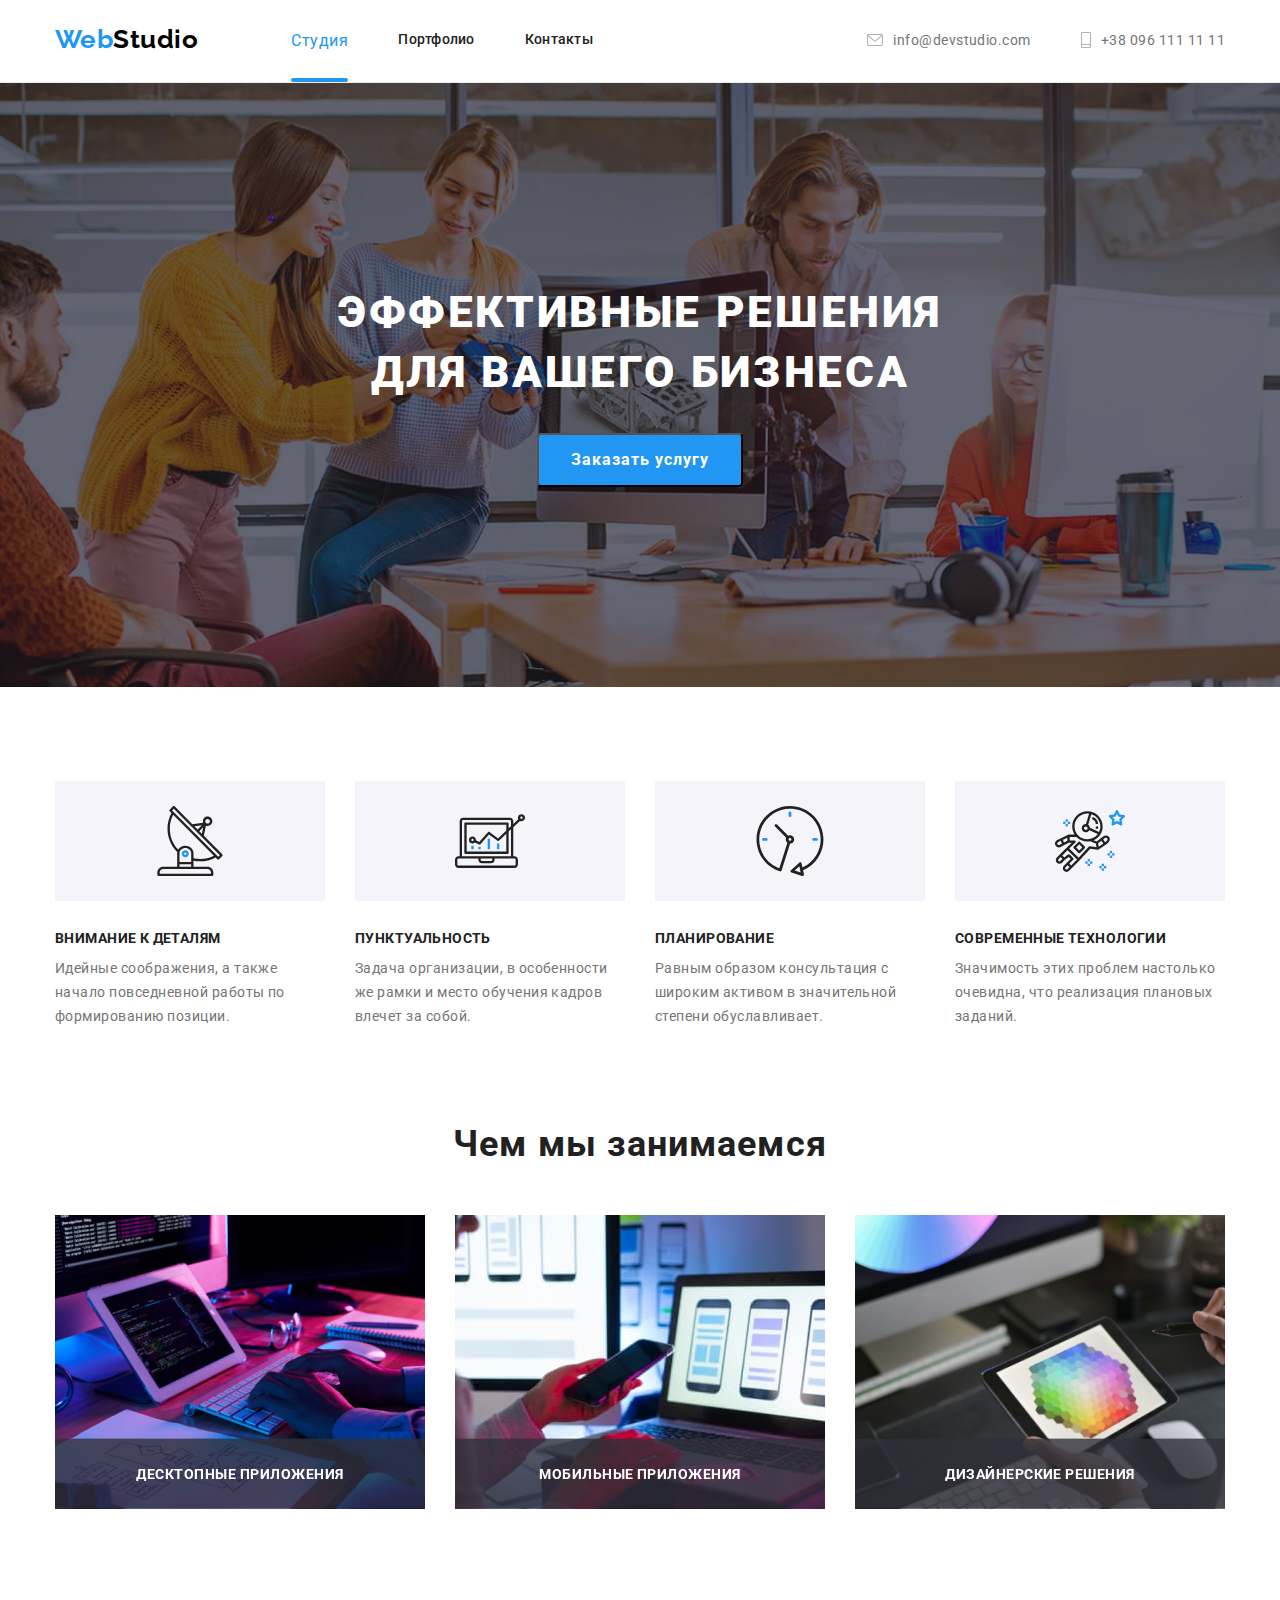
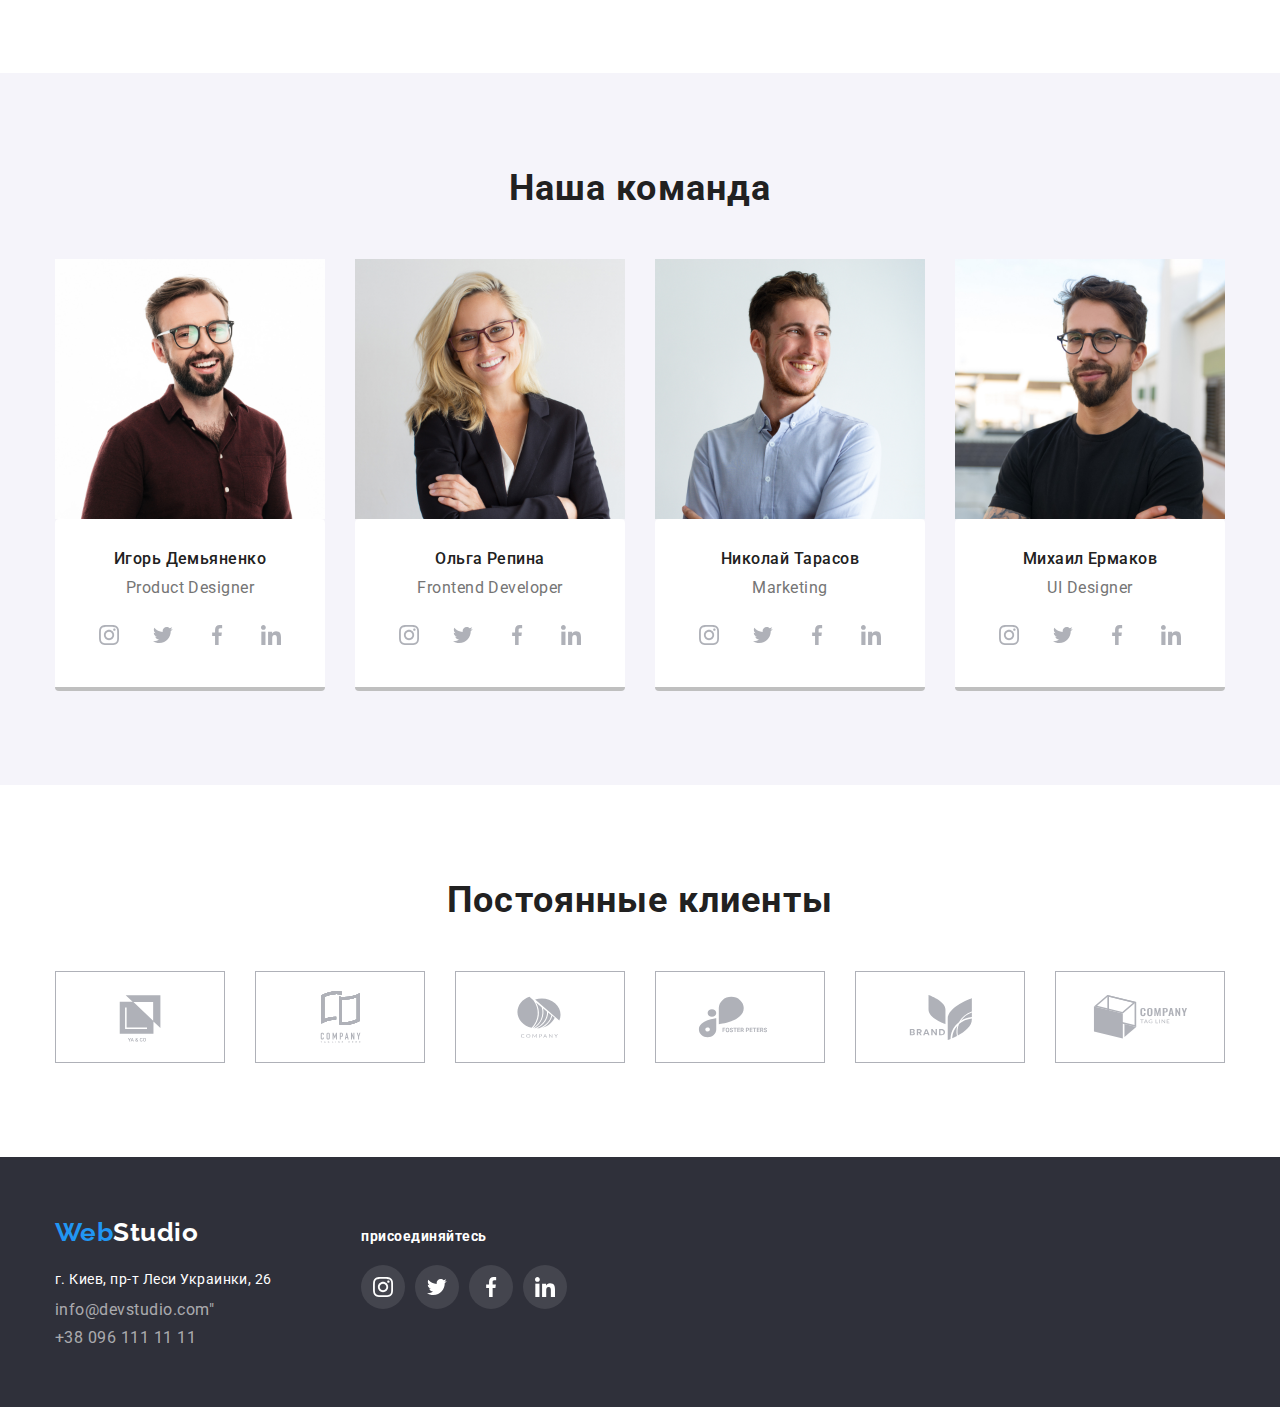
==== index.html @ c9ea529b "initial commit" ====
<!DOCTYPE html>
<html lang="ru">

<head>
    <meta charset="UTF-8" />
    <meta name="description" content="web studio site" />
    <title>business-solution</title>

    <link
        href="https://fonts.googleapis.com/css2?family=Raleway:wght@700&family=Roboto:wght@400;500;700;900&display=swap"
        rel="stylesheet">

    <link rel="stylesheet"
        href="https://cdnjs.cloudflare.com/ajax/libs/modern-normalize/1.1.0/modern-normalize.min.css">
    <link rel="stylesheet" href="./css/styles.css">

</head>

<body>
    <header>
        <div class="container">
            <nav class="nav-container">
                <a href="./index.html" class="logo">Web<span class="logo-color">Studio</span></a>
                
                <ul class="list nav-container">
                    <li class="nav-container-item"><a href="./index.html" class="site-nav-link-current">Студия</a></li>
                    <li class="nav-container-item"><a href="./portfolio.html" class="site-nav">Портфолио</a></li>
                    <li class="nav-container-item"><a href="" class="site-nav">Контакты</a></li>
                </ul>
               
            </nav>
            <ul class="list nav-container">
                <li class="nav-container-item">
                    <a href="mailto:info@devstudio.com" class="contacts link">
                        <svg class="header-icon" width="16" height="12">
                            <use href="./images/sprite.svg#icon-envelope">
                            </use>
                        </svg>info@devstudio.com
                    </a>
                </li>
                <li class="nav-container-item">
                    <a href="tel:+380961111111" class="contacts link">
                        <svg class="header-icon" width="10" height="16">
                            <use href="./images/sprite.svg#icon-phone">
                            </use>
                        </svg>+38 096 111 11 11
                    </a>
                </li>
            </ul>
        </div>
    </header>
    <main>
        <section class="banner">
            <div class="container">
                <h1>Эффективные решения <br> для вашего бизнеса</h1>
                <button type="button" data-modal-open class="button-primary">Заказать услугу</button>
            </div>
        </section>
        <section class="features">
            <div class="container">
                <h2 class="visually-hidden">наши преимущества</h2>
                <ul class="list list-of-features">
                    <li class="item-feature">
                        <div class="feature-icon-block">
                            <svg class="feature-icon" width="70" height="70">
                                <use href="./images/sprite.svg#icon-antenna">
                                </use>
                            </svg>
                        </div>
                        <h3 class="features-header">Внимание к деталям</h3>
                        <p class="features-text">Идейные соображения, а также начало повседневной работы по формированию
                            позиции.</p>
                    </li>
                    <li class="item-feature">
                        <div class="feature-icon-block">
                            <svg class="feature-icon" width="70" height="70">
                                <use href="./images/sprite.svg#icon-diagram">
                                </use>
                            </svg>
                        </div>
                        <h3 class="features-header">Пунктуальность</h3>
                        <p class="features-text">Задача организации, в особенности же рамки и место обучения кадров
                            влечет
                            за собой.</p>
                    </li>
                    <li class="item-feature">
                        <div class="feature-icon-block">
                            <svg class="feature-icon" width="70" height="70">
                                <use href="./images/sprite.svg#icon-clock">
                                </use>
                            </svg>
                        </div>
                        <h3 class="features-header">Планирование</h3>
                        <p class="features-text">Равным образом консультация с широким активом в значительной степени
                            обуславливает.</p>
                    </li>
                    <li class="item-feature">
                        <div class="feature-icon-block">
                            <svg class="feature-icon" width="70" height="70">
                                <use href="./images/sprite.svg#icon-astronaut">
                                </use>
                            </svg>
                        </div>
                        <h3 class="features-header">Современные технологии</h3>
                        <p class="features-text">Значимость этих проблем настолько очевидна, что реализация плановых
                            заданий.</p>
                    </li>
                </ul>
            </div>
        </section>

        <section class="scope">
            <div class="container">
                <h2 class="section-title">Чем мы занимаемся</h2>
                <ul class="list photo-work">
                    <li class="item-photo-work">
                        <img src="./images/coding.jpg" alt="coding" width="370" height="294" />
                       <div class="scope-description-overlay">
                        <p class="scope-description">Десктопные приложения</p>
                </div>
                    </li>
                    <li class="item-photo-work"><img src="./images/mobileadptation.jpg" alt="deviceadaptation"
                            width="370" height="294">
                        <div class="scope-description-overlay">
                            <p class="scope-description">Мобильные приложения</p>
                        </div>
                    </li>
                    <li class="item-photo-work"><img src="./images/graphics.jpg" alt="graphics" width="370"
                            height="294">
                            <div class="scope-description-overlay">
                                <p class="scope-description">Дизайнерские решения</p>
                            </div>
                    </li>
                </ul>
            </div>
        </section>
        <section class="team">
            <div class="container">
                <h2 class="section-title">Наша команда</h2>
                <!-- <div class="teamset"> -->
                <ul class="list teamcards">
                    <li class="team-members">
                        <img src="./images/igor_demyanenko.jpg" alt="igordemyanenkophotos" width="270">
                        <div class="team-photo">
                            <h3 class="name">Игорь Демьяненко</h3>
                            <p class="position">Product Designer</p>
                            <ul class="list social-list">
                                <li class="social-list-item">
                                    <a href="" class="social-list-link">
                                        <svg class="social-media-icon" width="20" height="20">
                                            <use href="./images/sprite.svg#icon-instagram">
                                            </use>
                                        </svg>
                                    </a>
                                </li>
                                <li class="social-list-item">
                                    <a href="" class="social-list-link">
                                        <svg class="social-media-icon" width="20" height="20">
                                            <use href="./images/sprite.svg#icon-twitter">
                                            </use>
                                        </svg>
                                    </a>
                                </li>
                                <li class="social-list-item">
                                    <a href="" class="social-list-link">
                                        <svg class="social-media-icon" width="20" height="20">
                                            <use href="./images/sprite.svg#icon-facebook">
                                            </use>
                                        </svg>
                                    </a>
                                </li>
                                <li class="social-list-item">
                                    <a href="" class="social-list-link">
                                        <svg class="social-media-icon" width="20" height="20">
                                            <use href="./images/sprite.svg#icon-linkedin">
                                            </use>
                                        </svg>
                                    </a>
                                </li>
                            </ul>
                        </div>
                    </li>
                    <li class="team-members">
                        <img src="./images/olgarepina.jpg" alt="olgarepinaphoto" width="270">
                        <div class="team-photo">
                            <h3 class="name">Ольга Репина</h3>
                            <p class="position">Frontend Developer</p>
                            <ul class="list social-list">
                                <li class="social-list-item">
                                    <a href="" class="social-list-link">
                                        <svg class="social-media-icon" width="20" height="20">
                                            <use href="./images/sprite.svg#icon-instagram">
                                            </use>
                                        </svg>
                                    </a>
                                </li>
                                <li class="social-list-item">
                                    <a href="" class="social-list-link">
                                        <svg class="social-media-icon" width="20" height="20">
                                            <use href="./images/sprite.svg#icon-twitter">
                                            </use>
                                        </svg>
                                    </a>
                                </li>
                                <li class="social-list-item">
                                    <a href="" class="social-list-link">
                                        <svg class="social-media-icon" width="20" height="20">
                                            <use href="./images/sprite.svg#icon-facebook">
                                            </use>
                                        </svg>
                                    </a>
                                </li>
                                <li class="social-list-item">
                                    <a href="" class="social-list-link">
                                        <svg class="social-media-icon" width="20" height="20">
                                            <use href="./images/sprite.svg#icon-linkedin">
                                            </use>
                                        </svg>
                                    </a>
                                </li>
                            </ul>
                        </div>
                    </li>
                    <li class="team-members">
                        <img src="./images/nikolaytarasov.jpg" alt="nikolaytarasovphoto" width="270">
                        <div class="team-photo">
                            <h3 class="name">Николай Тарасов</h3>
                            <p class="position">Marketing</p>
                            <ul class="list social-list">
                                <li class="social-list-item">
                                    <a href="" class="social-list-link">
                                        <svg class="social-media-icon" width="20" height="20">
                                            <use href="./images/sprite.svg#icon-instagram">
                                            </use>
                                        </svg>
                                    </a>
                                </li>
                                <li class="social-list-item">
                                    <a href="" class="social-list-link">
                                        <svg class="social-media-icon" width="20" height="20">
                                            <use href="./images/sprite.svg#icon-twitter">
                                            </use>
                                        </svg>
                                    </a>
                                </li>
                                <li class="social-list-item">
                                    <a href="" class="social-list-link">
                                        <svg class="social-media-icon" width="20" height="20">
                                            <use href="./images/sprite.svg#icon-facebook">
                                            </use>
                                        </svg>
                                    </a>
                                </li>
                                <li class="social-list-item">
                                    <a href="" class="social-list-link">
                                        <svg class="social-media-icon" width="20" height="20">
                                            <use href="./images/sprite.svg#icon-linkedin">
                                            </use>
                                        </svg>
                                    </a>
                                </li>
                            </ul>
                        </div>
                    </li>
                    <li class="team-members">
                        <img src="./images/Mikhail_ermakov.jpg" alt="mikhailermakovphoto" width="270">
                        <div class="team-photo">
                            <h3 class="name">Михаил Ермаков</h3>
                            <p class="position">UI Designer</p>
                            <ul class="list social-list">
                                <li class="social-list-item">
                                    <a href="" class="social-list-link">
                                        <svg class="social-media-icon" width="20" height="20">
                                            <use href="./images/sprite.svg#icon-instagram">
                                            </use>
                                        </svg>
                                    </a>
                                </li>
                                <li class="social-list-item">
                                    <a href="" class="social-list-link">
                                        <svg class="social-media-icon" width="20" height="20">
                                            <use href="./images/sprite.svg#icon-twitter">
                                            </use>
                                        </svg>
                                    </a>
                                </li>
                                <li class="social-list-item">
                                    <a href="" class="social-list-link">
                                        <svg class="social-media-icon" width="20" height="20">
                                            <use href="./images/sprite.svg#icon-facebook">
                                            </use>
                                        </svg>
                                    </a>
                                </li>
                                <li class="social-list-item">
                                    <a href="" class="social-list-link">
                                        <svg class="social-media-icon" width="20" height="20">
                                            <use href="./images/sprite.svg#icon-linkedin">
                                            </use>
                                        </svg>
                                    </a>
                                </li>
                            </ul>
                        </div>
                    </li>
                </ul>

            </div>
        </section>
        <section class="container customers">
            <h3 class="section-title">Постоянные клиенты</h3>
            <ul class="list customer-list">
                <li class="customer-icon-list">
                    <a href="" class="customers-icon-link">
                        <svg class="customer-icon" width="106" height="60">
                            <use href="./images/sprite.svg#icon-Logo">
                            </use>
                        </svg>
                    </a>
                </li>
                <li class="customer-icon-list">
                    <a href="" class="customers-icon-link">
                        <svg class="customer-icon" width="106" height="60">
                            <use href="./images/sprite.svg#icon-Logo-1">
                            </use>
                        </svg>
                    </a>
                </li>
                <li class="customer-icon-list">
                    <a href="" class="customers-icon-link">
                        <svg class="customer-icon" width="106" height="60">
                            <use href="./images/sprite.svg#icon-Logo-2">
                            </use>
                        </svg>
                    </a>
                </li>
                <li class="customer-icon-list">
                    <a href="" class="customers-icon-link">
                        <svg class="customer-icon" width="106" height="60">
                            <use href="./images/sprite.svg#icon-Logo-3">
                            </use>
                        </svg>
                    </a>
                </li>
                <li class="customer-icon-list">
                    <a href="" class="customers-icon-link">
                        <svg class="customer-icon" width="106" height="60">
                            <use href="./images/sprite.svg#icon-Logo-4">
                            </use>
                        </svg>
                    </a>
                </li>
                <li class="customer-icon-list">
                    <a href="" class="customers-icon-link">
                        <svg class="customer-icon" width="106" height="60">
                            <use href="./images/sprite.svg#icon-Logo-5">
                            </use>
                        </svg>
                    </a>
                </li>
            </ul>
        </section>
    </main>
    <footer>
        <div class="container footer-cont">
            <div class="left-footer">
                <a href="./index.html" class="logo">Web<span class="logo-color-footer">Studio</span></a>

                <address class="address-details">

                    <ul class="list addressfooter">
                        <li class="footerlink">
                            <a href="https://www.google.com.ua/maps/place/%D0%B1%D1%83%D0%BB.+%D0%9B%D0%B5%D1%81%D0%B8+%D0%A3%D0%BA%D1%80%D0%B0%D0%B8%D0%BD%D0%BA%D0%B8,+26,+%D0%9A%D0%B8%D0%B5%D0%B2,+02000/@50.4265807,30.5361971,17z/data=!4m13!1m7!3m6!1s0x40d4cf0e033ecbe9:0x57a4dffefec77da0!2z0LHRg9C7LiDQm9C10YHQuCDQo9C60YDQsNC40L3QutC4LCAyNiwg0JrQuNC10LIsIDAyMDAw!3b1!8m2!3d50.4265807!4d30.5383858!3m4!1s0x40d4cf0e033ecbe9:0x57a4dffefec77da0!8m2!3d50.4265807!4d30.5383858?hl=ru" rel="noopener norefferer"
                                class="address">г. Киев, пр-т Леси Украинки, 26</a></li>
                        <li class="footerlink"><a href="mailto:info@devstudio.com" class="email">info@devstudio.com"</a>
                            <br>
                        </li>
                        <li class="footerlink">
                            <a href="tel:+380961111111" class="email">+38 096 111 11 11</a></li>
                    </ul>
                </address>
            </div>
            <div class="join-block">
                <h3 class="join-title">присоединяйтесь</h3>
                <ul class="list social-list">
                    <li class="social-list-item">
                        <a href="" class="footer-link-icons">
                            <svg class="footer-media-icon" width="20" height="20">
                                <use href="./images/sprite.svg#icon-instagram">
                                </use>
                            </svg>
                        </a>
                    </li>
                    <li class="social-list-item">
                        <a href="" class="footer-link-icons">
                            <svg class="footer-media-icon" width="20" height="20">
                                <use href="./images/sprite.svg#icon-twitter">
                                </use>
                            </svg>
                        </a>
                    </li>
                    <li class="social-list-item">
                        <a href="" class="footer-link-icons">
                            <svg class="footer-media-icon" width="20" height="20">
                                <use href="./images/sprite.svg#icon-facebook">
                                </use>
                            </svg>
                        </a>
                    </li>
                    <li class="social-list-item">
                        <a href="" class="footer-link-icons">
                            <svg class="footer-media-icon" width="20" height="20">
                                <use href="./images/sprite.svg#icon-linkedin">
                                </use>
                            </svg>
                        </a>
                    </li>
                </ul>
            </div>

        </div>
    </footer>

    <div class="backdrop is-hidden" data-modal>
        <div class="modal">
            <button type="button" class="close-btn" data-modal-close>
                <svg class="modal-closed-btn" width="18" height="18">
                    <use href="./images/sprite.svg#icon-close-black">
                    </use>
                </svg>
            </button>
        </div>
    </div>

    <script src="./js/modal.js"></script>
</body>

</html>
---- css/styles.css ----
html {
  box-sizing: border-box;
}
*,
*::before,
*::after {
  box-sizing: inherit;
}

.container {
  width: 1200px;
  padding-left: 15px;
  padding-right: 15px;
  margin: 0 auto;
}

:root {
  --primary-text-color: #757575;
  --title-text-color: #212121;
  --accent-color: #2196f3;
  --primary-white-color: #e5e5e5;
  --primary-background-color: #ffffff;
  --card-set-item: 30px;
}

/* general parameters */
body {
  background-color: var(--primary-background-color);
  color: var(--primary-text-color);
  letter-spacing: 0.03em;

  font-family: Roboto, sans-serif;
}

/* ==========  HEADER  =========== */
header {
  border-bottom: solid 1px rgba(236, 236, 236, 1);
}

header .container {
  display: flex;
  justify-content: space-between;
}

.logo {
  font-family: Raleway, sans-serif;
  color: var(--accent-color);

  font-weight: bold;
  font-size: 26px;
  line-height: 1.19;
  text-decoration: none;
  display: inline-block;
  margin-right: 93px;
}

.nav-container .logo {
  padding-top: 24px;
  padding-bottom: 25px;
}
/* a.logo {
  padding-top: 24px;
  padding-bottom: 25px;
} */
.logo-color {
  color: #000000;
}
.logo-color-footer {
  color: #ffffff;
  padding-top: 0px;
  padding-bottom: 0%;
}
.list {
  list-style: none;
}

/*========== NAV  ========= */

.site-nav {
  color: var(--title-text-color);
  font-weight: 500;
  font-size: 14px;
  line-height: 1.14;
  letter-spacing: 0.02em;

  display: inline-block;
}

.site-nav:hover,
.site-nav:focus {
  color: var(--accent-color);
}
.site-nav-link-current {
  color: var(--accent-color);

  display: inline-block;
  position: relative;
}
.site-nav-link-current::after {
  content: '';
  display: block;
  width: 100%;
  height: 4px;
  background-color: rgba(33, 150, 243, 1);
  position: absolute;
  bottom: 0;
  left: 0%;
  border-radius: 2px;
}

.nav-container-item a {
  display: block;
  align-items: center;
  padding: 32px 0;
}
.list.nav-container :not(:last-child) {
  margin-right: 50px;
}
.nav-container {
  display: flex;
}

.contacts:hover > .header-icon,
.contacts:focus > .header-icon {
  fill: var(--accent-color);
}
.contacts:hover,
.contacts:focus {
  color: var(--accent-color);
}

/* ========= CONTACTS ======= */
.contacts {
  color: var(--primary-text-color);
  display: inline-block;
  font-size: 14px;
  font-style: 500;
  line-height: 1.17;
}
a.contacts {
  display: flex;
  align-items: center;
}

/* ======== MAIN SECTION  ======= */
.banner {
  background-color: #2f303a;
  text-align: center;
  padding-top: 200px;
  padding-bottom: 200px;
  /* padding-left: 15px;
  padding-right: 15px; */
  background-image: linear-gradient(rgba(47, 48, 58, 0.4), rgba(47, 48, 58, 0.4)),
    url('../images/bg.jpg');

  background-position: 50% 50%;
  background-size: cover;
  background-repeat: no-repeat;
  max-width: 1600px;
  margin: 0 auto;
}
.main-title {
  padding: 200px 252px 280px 252px;
  min-width: 696px;
  margin-bottom: 0px;
  text-align: center;
}
h1 {
  color: var(--primary-background-color);
  font-weight: 900;
  font-size: 44px;
  line-height: 1.36;
  text-align: center;
  letter-spacing: 0.06em;
  text-transform: uppercase;
}

h1,
h2,
h3,
p,
ul {
  margin-top: 0px;
  margin-bottom: 0px;
  padding: 0;
}

a {
  text-decoration: none;
}
img {
  display: block;
}
/*=======  FEATURES ========= */

/* features header */

.visually-hidden {
  position: absolute;
  width: 1px;
  height: 1px;
  margin: -1px;
  border: 0;
  padding: 0;

  white-space: nowrap;
  clip-path: inset(100%);
  clip: rect(0 0 0 0);
  overflow: hidden;
}

.feature-icon {
  align-items: center;
}
.features {
  padding-bottom: 94px;
  padding-top: 94px;
}
.feature-icon-block {
  width: 270px;
  height: 120px;
  background-color: #f5f4fa;
  display: flex;
  padding: 25px 100px;
  margin-bottom: 30px;
}

.features-header {
  color: var(--title-text-color);

  font-style: normal;
  font-size: 14px;
  line-height: 1.14;
  letter-spacing: 0.03em;
  text-transform: uppercase;
  margin-bottom: 10px;
}

/* features text */
.features-text {
  font-style: normal;
  font-weight: normal;
  font-size: 14px;
  line-height: 1.71;
}
.list-of-features {
  display: flex;
  margin-left: -30px;
}

.item-feature {
  flex-basis: calc(100% / 4 - 30px);
  margin-left: var(--card-set-item);
}

.scope {
  padding-bottom: 94px;
}
.scope-description {
  color: #ffffff;
  font-weight: 700;
  font-size: 14px;
  line-height: 1.17;
  text-transform: uppercase;
  background-color: rgba(47, 48, 58, 0.8);
  padding-top: 27px;
  padding-bottom: 27px;
  text-align: center;
  position: sticky;
  height: 100%;
  width: 100%;
  top: 0%;
  left: 0%;
  overflow: initial;
  transform: translateY(-100%);
}
.scope-description-overlay {
  position: relative;
}

.section-title {
  color: var(--title-text-color);

  font-size: 36px;
  line-height: 1.17;
  text-align: center;
  text-align: center;

  letter-spacing: 0.03em;
  margin-bottom: 50px;
}

.photo-work {
  display: flex;
  margin-left: -30px;
}
.item-photo-work {
  flex-basis: calc(100% / 3 - 30px);
  margin-left: var(--card-set-item);
}

/*==========  buttons parameters =====*/
.button-primary {
  border-radius: 4px;
  padding: 10px 32px;
  text-align: center;

  color: var(--primary-background-color);
  background-color: var(--accent-color);

  font-weight: bold;
  font-size: 16px;
  line-height: 1.87;
  letter-spacing: 0.06em;
  cursor: pointer;
  margin-top: 30px;
}

button {
  font: inherit;
  cursor: pointer;
}

/*=========== TEAM =============*/

.team {
  background-color: #f5f4fa;
  padding-top: 94px;
  padding-bottom: 94px;
}

.team-photo {
  background-color: #ffffff;
  border-bottom: rgba(0, 0, 0, 0.25) solid 4px;
  border-radius: 4px;
}

.team-photo {
  padding: 30px 0 30px 0px;
  text-align: center;
}
.list.teamcards {
  display: flex;
  flex-wrap: wrap;
}

li.team-members {
  margin-right: 30px;
  width: 270px;
}
ul.list.teamcards {
  margin-right: -30px;
}
.name {
  color: var(--title-text-color);

  font-style: normal;
  font-weight: 500;
  font-size: 16px;
  line-height: 1.19;
  text-align: center;
  margin-bottom: 10px;
}

.position {
  font-size: 16px;
  line-height: 1.19;
  text-align: center;
  margin-bottom: 16px;
}

.team-photo h3 {
  margin-bottom: 10px;
}

.social-list {
  display: flex;
  justify-content: space-between;
  width: 206px;
  margin: 0 auto;
}

.social-list-link {
  display: flex;
  justify-content: center;
  align-items: center;
  width: 44px;
  height: 44px;
  border-radius: 50%;
  background-color: var(--primary-background-color);
}

.social-list-link:hover,
.social-list-link:focus {
  /* fill: var(--primary-background-color); */
  background-color: var(--accent-color);
}
.social-list-link:hover .social-media-icon,
.social-list-link:focus .social-media-icon {
  fill: var(--primary-background-color);
}
.social-media-icon {
  fill: #afb1b8;
}

.header-icon {
  margin-right: 10px;
  fill: #afb1b8;
  align-items: center;
}

/* =====CUSTOMERS =======*/

.container.customers {
  padding-top: 94px;
  padding-bottom: 94px;
}
.customer-list {
  width: 1170px;
  display: flex;
  justify-content: space-between;
  margin: 0 auto;
}

.customer-icon-list {
  display: flex;
  width: 170px;
  height: 92px;
  border: solid 1px #afb1b8;
}
.customers-icon-link {
  width: 170px;
  height: 92px;
  display: block;
  padding: 16px 32px;
}
.customers-icon-link .customer-icon:focus,
.customers-icon-link .customer-icon:hover {
  background-color: var(--primary-background-color);
  border-color: var(--accent-color);
  fill: var(--accent-color);
}
.customer-icon-list:hover,
.customer-icon-list:focus {
  border-color: var(--accent-color);
}

.customer-icon {
  fill: #afb1b8;
}

/* ======  FOOTER ========= */
footer {
  background-color: #2f303a;
  /* padding-top: 60px; */
  padding-bottom: 60px;
}

.footer-cont {
  display: flex;
  align-items: baseline;
}
.left-footer {
  margin-right: 70px;
  padding-top: 60px;
}

.address {
  color: var(--primary-background-color);
  font-style: normal;
  font-size: 14px;
  line-height: 1.71;
  display: inline-block;
}
.container.footer a {
  margin-right: 0;
  padding-bottom: 0px;
  padding-top: 0px;
  display: block;
}

.list.addressfooter li:not(:last-child) {
  margin-bottom: 9px;
}

.address-details {
  margin-top: 20px;
}
.email {
  color: rgba(255, 255, 255, 0.6);
  font-style: normal;
  display: inline-block;
}

.email:hover,
.email:focus {
  color: var(--accent-color);
}

.footer-media-icon {
  fill: var(--primary-background-color);
  width: 20px;
  height: 20px;
}

.footer-link-icons {
  display: flex;
  width: 44px;
  height: 44px;
  align-items: center;
  justify-content: center;
  border-radius: 50%;
  background-color: rgba(255, 255, 255, 0.1);
}
.footer-link-icons:focus,
.footer-link-icons:hover {
  background-color: var(--accent-color);
}

.join {
  /* margin: 0 auto; */
  justify-content: space-between;
  width: 206px;
  text-transform: uppercase;
}
.join-title {
  color: #ffffff;
  font-weight: 700;
  font-size: 14px;
  line-height: 1.17;
  margin-bottom: 20px;
}
.list-join {
  display: flex;
}
/* ======  PORTFOLIO PAGE ======= */

.portfolio {
  padding-top: 94px;
  padding-bottom: 94px;
}
.nav-portfolio {
  display: flex;
}
ul.list.portfolio-btn {
  display: flex;
  margin-bottom: 50px;
  /* padding-top: 94px; */
  justify-content: center;
}

.button-secondary {
  color: var(--title-text-color);
  background-color: #f5f4fa;
  font-weight: 500;
  font-size: 16px;
  line-height: 1.62;
  text-align: center;
  cursor: pointer;
  padding: 6px 22px;
  flex-direction: row;
  border: transparent;
  border-width: 1px;
}
.portfolio-btn li:not(:last-child) {
  margin-right: 8px;
}

.button-secondary:focus,
.button-secondary:hover {
  color: var(--primary-background-color);
  background-color: var(--accent-color);
  box-shadow: 0 2px 2px 0px rgba(0, 0, 0, 0.12);
  border-radius: 4px;
}
ul.list-of-exmp {
  display: flex;
  flex-wrap: wrap;
  margin-right: -30px;
}
li.item {
  margin-right: 30px;
  width: 370px;
}
.list-of-exmp > .item {
  flex-basis: calc(100% / 3 - 60px);
}

.port-description {
  padding: 20px 24px;
  border-bottom: #eeeeee solid 1px;
  border-left: #eeeeee solid 1px;
  border-right: #eeeeee solid 1px;
}
.portfolio-name {
  color: var(--title-text-color);

  font-style: normal;
  font-size: 18px;
  line-height: 2;
  letter-spacing: 0.06em;
  margin-bottom: 4px;
}
.portfolio-filter {
  color: var(--primary-text-color);

  font-weight: normal;
  font-size: 16px;
  line-height: 1.87;
}

li.item:nth-child(-n + 6) {
  margin-bottom: 30px;
}

.item:focus,
.item:hover {
  border-color: rgba(238, 238, 238, 1);
  /* box-shadow: rgba(0, 0, 0, 0.16); */
  box-shadow: 0 10px 10px -5px rgba(238, 238, 238, 1);
}
.text-overlay {
  position: absolute;
  padding: 63px 24px;
  color: rgba(255, 255, 255, 1);
  background-color: rgba(33, 150, 243, 0.9);
  font-size: 18px;
  line-height: 1.55;
  height: 100%;
  width: 100%;
  top: 0%;
  left: 0%;
  overflow: auto;
  transform: translateY(100%);
  transition: transform 250ms cubic-bezier(0.4, 0, 0.2, 1);
}
.card-overlay {
  position: relative;
  overflow: hidden;
}

.card-overlay:hover .text-overlay {
  transform: translateY(0%);
}

/* =======  BACKDROP AND MODAL */
.backdrop {
  background-color: rgba(0, 0, 0, 0.2);
  position: absolute;
  width: 100vw;
  height: 100vh;
  top: 0;
  left: 0;

  opacity: 1;
  visibility: visible;
  pointer-events: auto;
  transition: opacity 250ms cubic-bezier(0.4, 0, 0.2, 1),
    visibility 250ms cubic-bezier(0.4, 0, 0.2, 1);
}
.backdrop.is-hidden {
  opacity: 0;
  visibility: hidden;
  pointer-events: none;
}
.modal {
  position: absolute;
  top: 50%;
  left: 50%;
  transform: translate(-50%, -50%);
  width: 528px;
  height: 581px;
  background-color: #ffffff;
  transition: opacity 250ms cubic-bezier(0.4, 0, 0.2, 1),
    visibility 250ms cubic-bezier(0.4, 0, 0.2, 1);
}
.close-btn {
  position: absolute;
  top: 8px;
  right: 8px;
  width: 30px;
  height: 30px;
  border-radius: 50%;
  border: 1px solid rgba(0, 0, 0, 0.1);
  background-color: transparent;
  padding: 0;
  cursor: pointer;
}
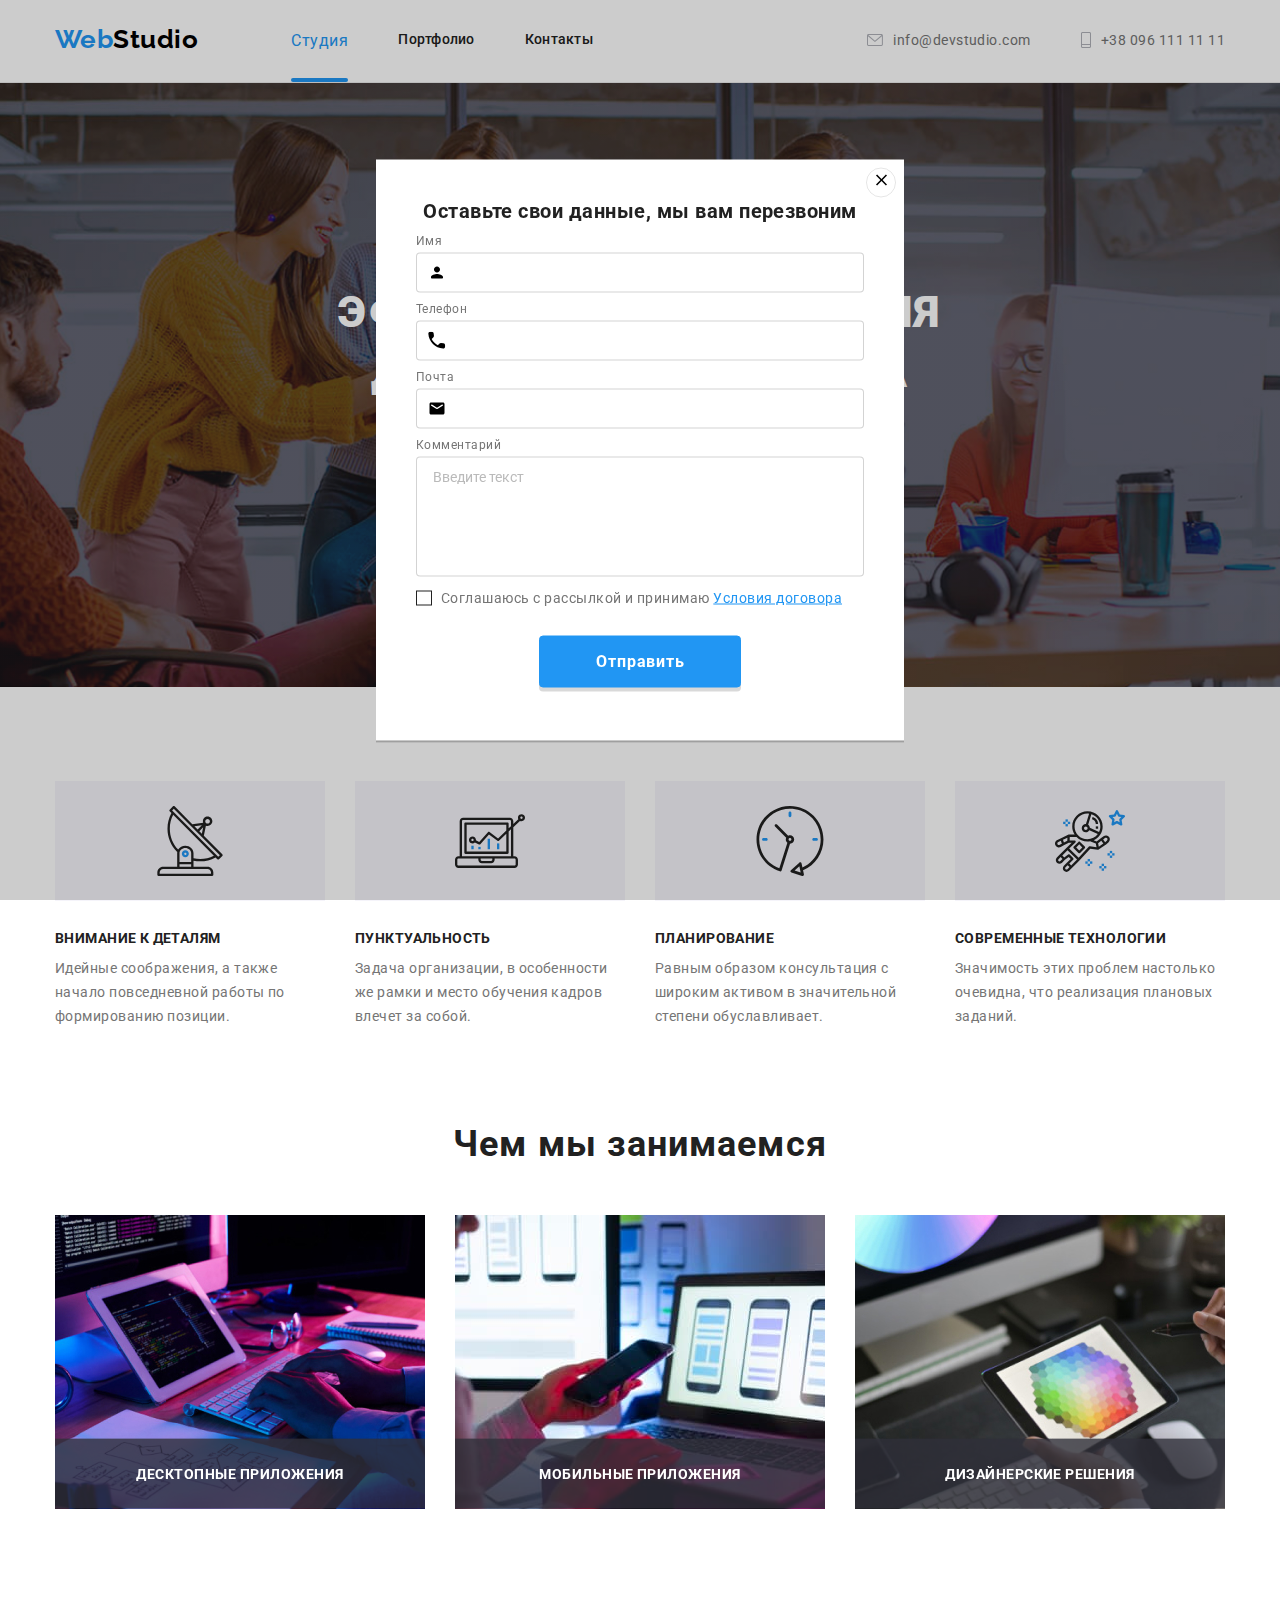
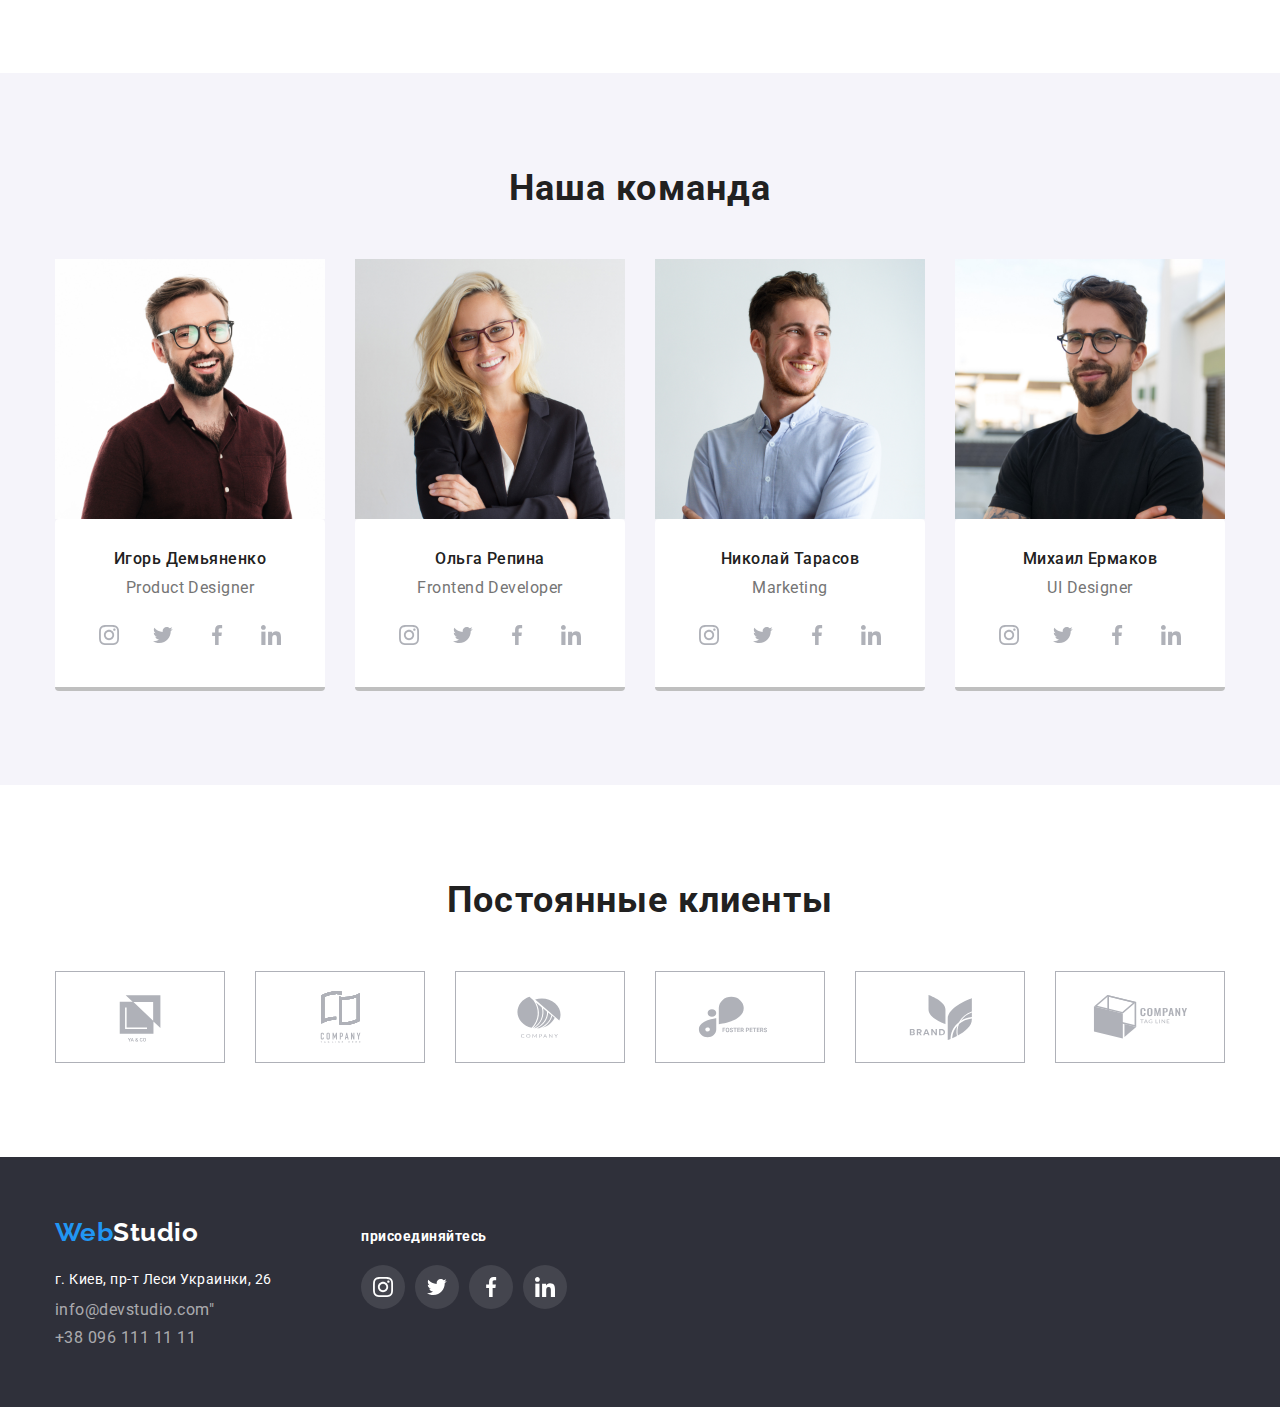
==== commit 87cf887b: "added modal form" ====
--- a/index.html
+++ b/index.html
@@ -421,7 +421,7 @@
         </div>
     </footer>
 
-    <div class="backdrop is-hidden" data-modal>
+    <div class="backdrop " data-modal>
         <div class="modal">
             <button type="button" class="close-btn" data-modal-close>
                 <svg class="modal-closed-btn" width="18" height="18">
@@ -429,6 +429,51 @@
                     </use>
                 </svg>
             </button>
+            <b class="modal-form-jointitle">Оставьте свои данные, мы вам перезвоним</b>
+                    <form action="submit" class="modal-form">
+                        
+                       <div>
+                        <label class="modal-form-field">
+                            Имя
+                            <span class="modal-form-input-wrapper">
+                                <input type="text" name="user-name" class="modal-form-input" minlength="2" pattern="[a-zA-Zа-яёА-ЯЁ]+"
+                                    title="Не должно быть цифр и символов" required>
+                                <svg class="modal-form-icon" width="18" height="18">
+                                    <use href="./images/sprite.svg#icon-person">
+                                    </use>
+                                </svg>
+                        </label>
+                        <label class="modal-form-field">
+                            Телефон
+                            <span class="modal-form-input-wrapper">
+                                <input type="tel" name="user-phone" class="modal-form-input" pattern="[0-9]{3}-[0-9]{3}-[0-9]{2}-[0-9]{2}"
+                                    title="номер тел. в формате 050-333-33-33" required>
+                                    <svg class="modal-form-icon" width="18" height="18">
+                                        <use href="./images/sprite.svg#icon-phone-modal">
+                                        </use>
+                                    </svg>
+                                                     </label>
+                        <label class="modal-form-field">
+                            Почта
+                            <span class="modal-form-input-wrapper">
+                                <input type="email" name="user-mail" class="modal-form-input" pattern="[0-9]{3}-[0-9]{3}-[0-9]{2}-[0-9]{2}"
+                                    title="должен содержать символ @" required>
+                                <svg class="modal-form-icon" width="18" height="18">
+                                    <use href="./images/sprite.svg#icon-email-black">
+                                    </use>
+                                </svg>
+                        </label>
+                        <label class="modal-form-field">
+                            Комментарий
+                            <textarea name="user-comment" class="modal-form-comment" placeholder="Введите текст"></textarea>
+                        </label>
+                    </div>
+                        <input type="checkbox" name="accept-policy" id="accept-policy" class="modal-form-checkbox visually-hidden">
+                        <label for="accept-policy" class="modal-form-checkbox-label">Соглашаюсь с рассылкой и принимаю&nbsp;<a
+                                class="modal-form-checkbox-link" href="">Условия
+                                договора</a></label>
+                        <button type="submit" class="modal-form-btn">Отправить</button>
+                    </form>
         </div>
     </div>
 
--- a/css/styles.css
+++ b/css/styles.css
@@ -664,7 +664,8 @@
   pointer-events: none;
 }
 .modal {
-  position: absolute;
+  padding: 40px;
+  position: fixed;
   top: 50%;
   left: 50%;
   transform: translate(-50%, -50%);
@@ -673,7 +674,9 @@
   background-color: #ffffff;
   transition: opacity 250ms cubic-bezier(0.4, 0, 0.2, 1),
     visibility 250ms cubic-bezier(0.4, 0, 0.2, 1);
-}
+  box-shadow: 0px 2px rgba(33, 33, 33, 0.2), 0px 1px rgba(0, 0, 0, 0.14);
+}
+
 .close-btn {
   position: absolute;
   top: 8px;
@@ -686,3 +689,143 @@
   padding: 0;
   cursor: pointer;
 }
+
+.modal-form {
+  /* padding: 40px; */
+  display: flex;
+  flex-direction: column;
+}
+.modal-form-jointitle {
+  display: block;
+  text-align: center;
+  font-weight: 700;
+  line-height: 1.15;
+  font-size: 20px;
+  margin-bottom: 12px;
+  color: rgba(33, 33, 33, 1);
+}
+.modal-form-field {
+  margin-bottom: 10px;
+  font-size: 12px;
+  line-height: 1.16;
+  display: block;
+
+  /* border: rgba(33, 33, 33, 0.2); */
+}
+.modal-form-field:last-child {
+  margin-bottom: unset;
+}
+
+.modal-form-input-wrapper {
+  position: relative;
+  display: block;
+  margin-top: 4px;
+}
+.modal-form-input {
+  width: 100%;
+  height: 40px;
+  padding-left: 42px;
+  border: 1px solid rgba(33, 33, 33, 0.2);
+  border-radius: 4px;
+  cursor: pointer;
+}
+.modal-form-input:focus {
+  border-color: var(--accent-color);
+  outline: none;
+}
+.modal-form-icon {
+  position: absolute;
+  top: 50%;
+  left: 12px;
+  transform: translateY(-50%);
+  display: block;
+  width: 18px;
+  height: 18px;
+}
+.modal-form-input:focus + .modal-form-icon {
+  fill: var(--accent-color);
+}
+.modal-form-comment {
+  width: 100%;
+  height: 120px;
+  line-height: 1.14;
+  font-size: 14px;
+  margin-top: 4px;
+  resize: none;
+  border: 1px solid rgba(33, 33, 33, 0.2);
+  border-radius: 4px;
+  padding: 12px 16px;
+}
+.modal-form-comment:focus {
+  border-color: var(--accent-color);
+  outline: none;
+}
+
+/* ______-------____ */
+
+.modal-form-comment::placeholder {
+  color: rgba(117, 117, 117, 0.5);
+}
+
+.modal-form-checkbox-label {
+  display: flex;
+  align-items: center;
+  font-size: 14px;
+  line-height: 1;
+  padding-bottom: 30px;
+  padding-top: 10px;
+}
+
+.modal-form-checkbox-label::before {
+  display: block;
+  content: '';
+  width: 16px;
+  height: 15px;
+  border: 1px solid #212121;
+  cursor: pointer;
+  margin-right: 9px;
+}
+.modal-form-checkbox-link {
+  font-size: 14px;
+  height: 1;
+  color: var(--accent-color);
+  text-decoration: underline;
+}
+.modal-form-checkbox:checked + .modal-form-checkbox-label::before {
+  background-image: url(../images/icon\ check.svg);
+  border: transparent;
+  background-position: center;
+  background-repeat: no-repeat;
+  background-size: cover;
+  /* background-color: var(--accent-color); */
+  /* box-shadow: inset 0 0 0 4px #ffffff; */
+}
+
+/* .modal-form-checkbox:focus + .modal-form-checkbox-label::before {
+  outline: 2px solid rgba(0, 0, 255, 0.5);
+} */
+
+.modal-form-btn {
+  align-self: center;
+  padding-left: 56px;
+  padding-right: 55px;
+  padding-top: 10px;
+  padding-bottom: 10px;
+  font-weight: 700;
+  font-size: 16px;
+  line-height: 1.88;
+  letter-spacing: 0.06em;
+  border: 1px solid var(--accent-color);
+  border-radius: 4px;
+  background-color: var(--accent-color);
+  cursor: pointer;
+  transition: color 250ms linear, background-color 250ms linear;
+  color: var(--primary-background-color);
+  box-shadow: 0px 4px rgba(0, 0, 0, 0.15);
+}
+
+.modal-form-btn:hover,
+.modal-form-btn:focus {
+  color: #ffffff;
+  background-color: var(--accent-color);
+}
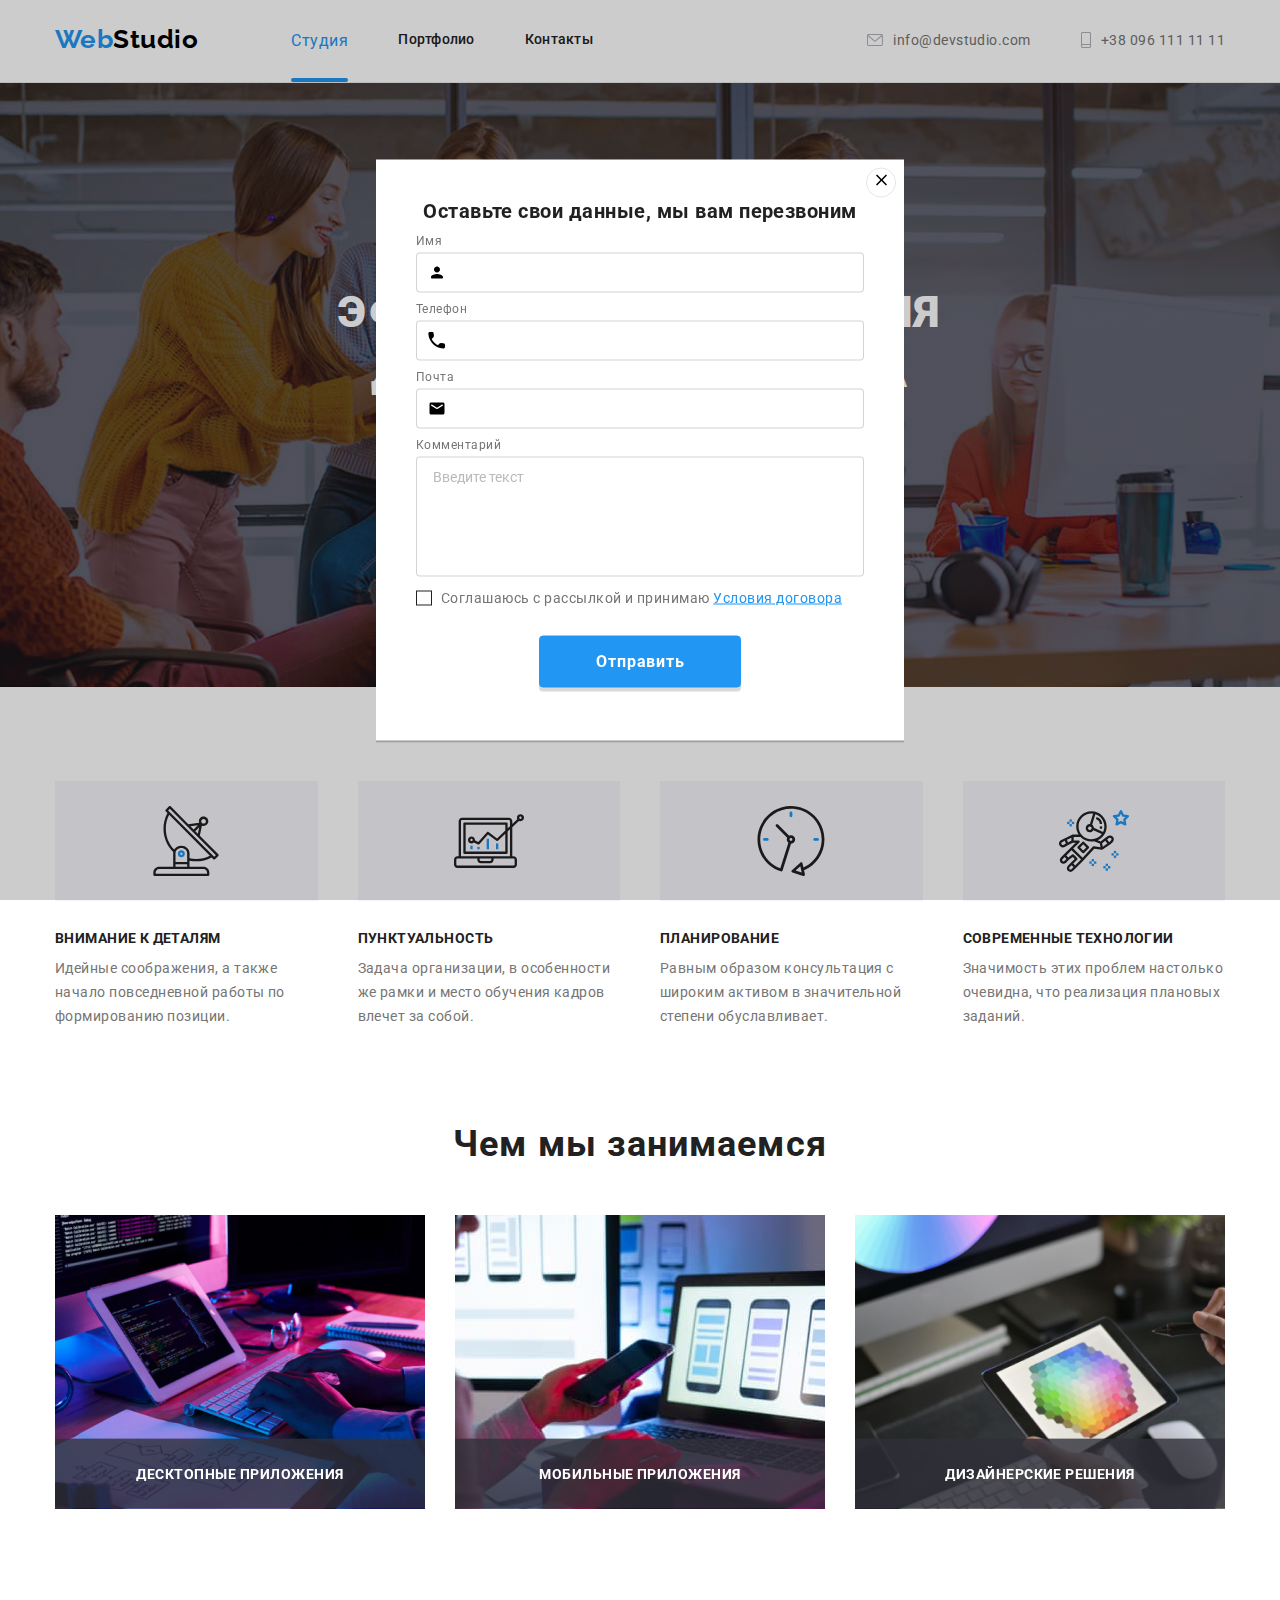
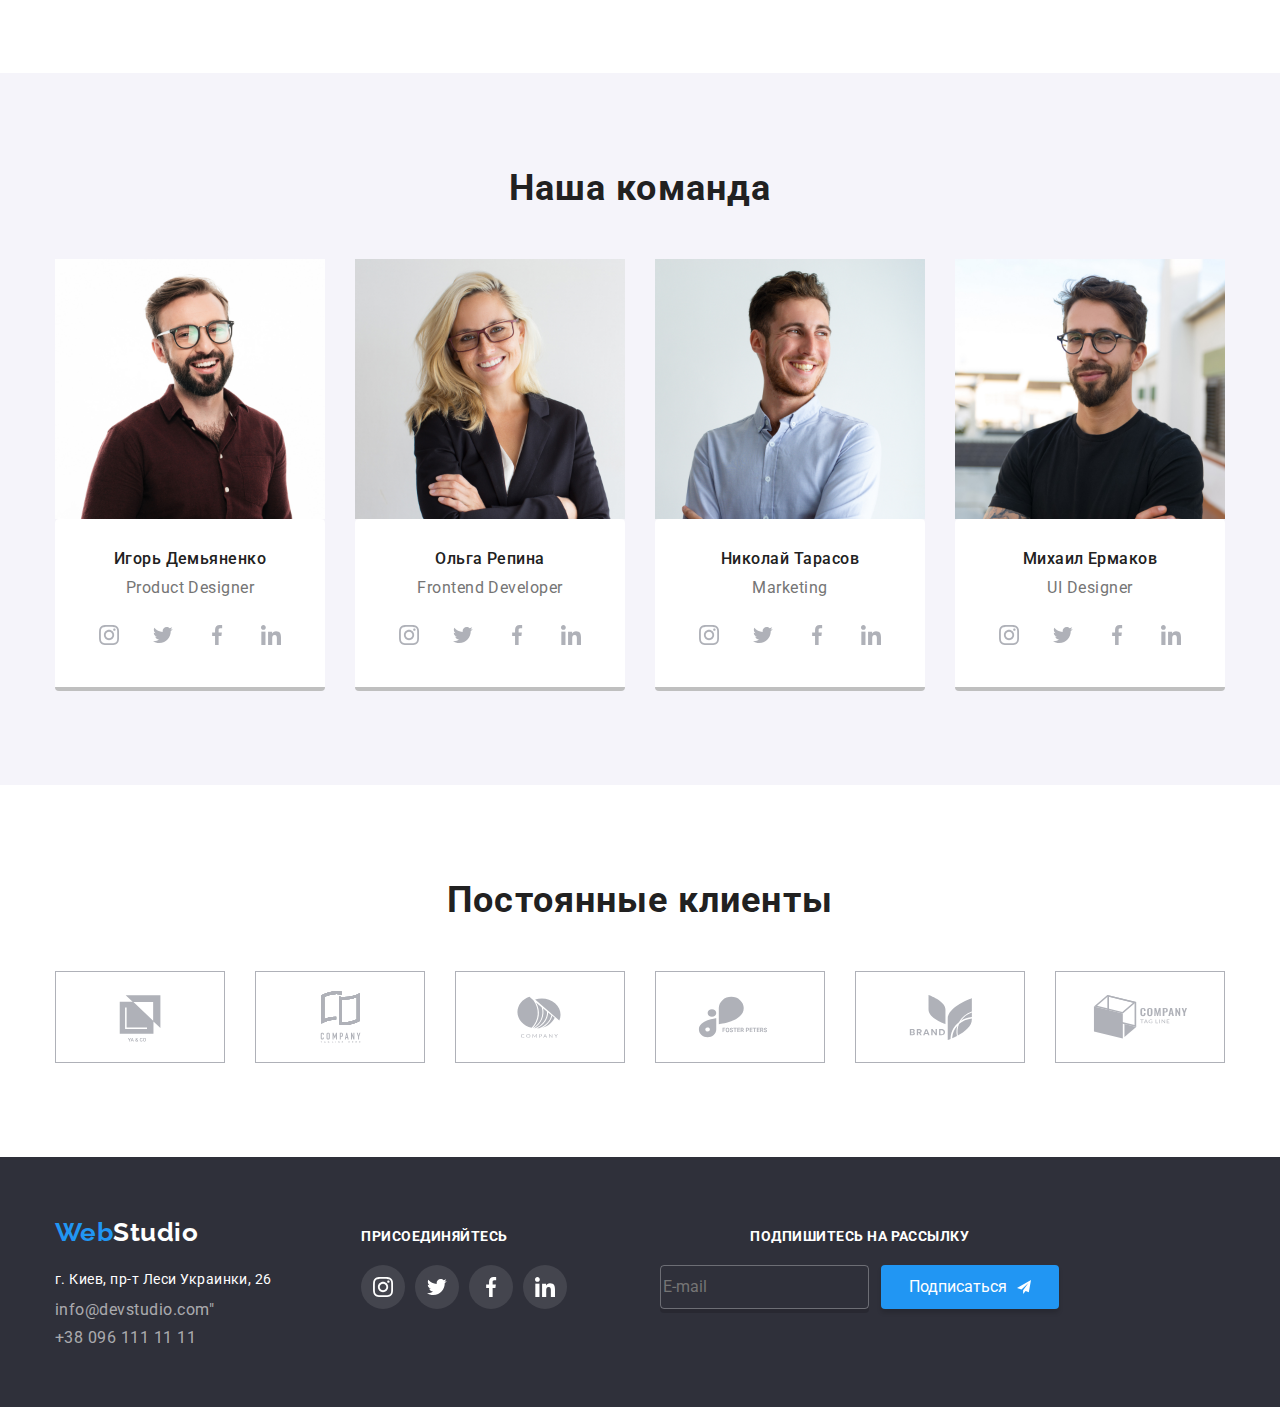
==== commit 070222c3: "added form and subscribe btn" ====
--- a/index.html
+++ b/index.html
@@ -307,8 +307,9 @@
 
             </div>
         </section>
-        <section class="container customers">
-            <h3 class="section-title">Постоянные клиенты</h3>
+        <section class="customers">
+            <div class="container">
+            <h2 class="section-title">Постоянные клиенты</h2>
             <ul class="list customer-list">
                 <li class="customer-icon-list">
                     <a href="" class="customers-icon-link">
@@ -359,6 +360,7 @@
                     </a>
                 </li>
             </ul>
+            </div>
         </section>
     </main>
     <footer>
@@ -418,8 +420,45 @@
                 </ul>
             </div>
 
-        </div>
+
+<div class="subscribe-box">
+    <form class="footer-form">
+    <b class="join-title-header">Подпишитесь на рассылку</b>
+    <span class="footer-subscribe-wrapper">
+        <input class="footer-form-input" type="email" placeholder="E-mail" />
+        <button class="subscribe-btn" type="submit">
+            Подписаться
+            <svg class="icon-subscribe" width="24px" height="24px">
+                <use href="./images/sprite.svg#icon-icon-send"></use>
+            </svg>
+        </button>
+        </span>
+    </form>
+    
+</div>
+
+
+
+
+<!-- 
+        <span class="subscribe-box">
+               <b class="join-title">Подпишитесь на рассылку</b>
+            <span class="subscribe-wrapper">
+               <form name="subscribe" action="subscribe">
+                   <input type="email" name="user-email" required>
+               </form>
+              <button type="submit" class="subscribe-btn">Подписаться
+                  <svg class="icon-subscribe" width="24" height="24">
+                      <use href="./images/sprite.svg#icon-icon-send">
+                      </use>
+                  </svg>
+              </button>
+            </span>
+            </span>
+        </div> -->
     </footer>
+
+
 
     <div class="backdrop " data-modal>
         <div class="modal">
--- a/css/styles.css
+++ b/css/styles.css
@@ -212,17 +212,20 @@
 .feature-icon {
   align-items: center;
 }
+
 .features {
   padding-bottom: 94px;
   padding-top: 94px;
 }
 .feature-icon-block {
-  width: 270px;
+  /* width: 270px; */
   height: 120px;
   background-color: #f5f4fa;
   display: flex;
-  padding: 25px 100px;
+  /* padding: 25px 100px; */
   margin-bottom: 30px;
+  align-items: center;
+  justify-content: center;
 }
 
 .features-header {
@@ -245,12 +248,12 @@
 }
 .list-of-features {
   display: flex;
-  margin-left: -30px;
+  margin: 0 auto;
+  justify-content: space-between;
 }
 
 .item-feature {
   flex-basis: calc(100% / 4 - 30px);
-  margin-left: var(--card-set-item);
 }
 
 .scope {
@@ -336,21 +339,20 @@
 }
 
 .team-photo {
-  padding: 30px 0 30px 0px;
+  padding: 30px 32px 30px 32px;
   text-align: center;
 }
 .list.teamcards {
   display: flex;
   flex-wrap: wrap;
-}
-
-li.team-members {
+  margin-right: -30px;
+}
+
+.team-members {
   margin-right: 30px;
-  width: 270px;
-}
-ul.list.teamcards {
-  margin-right: -30px;
-}
+  /* width: 270px; */
+}
+
 .name {
   color: var(--title-text-color);
 
@@ -375,9 +377,14 @@
 
 .social-list {
   display: flex;
-  justify-content: space-between;
-  width: 206px;
-  margin: 0 auto;
+  margin-right: -10px;
+}
+
+.social-list-item {
+  margin-right: 10px;
+  width: 44px;
+  justify-content: center;
+  align-items: center;
 }
 
 .social-list-link {
@@ -411,28 +418,27 @@
 
 /* =====CUSTOMERS =======*/
 
-.container.customers {
+.customers {
   padding-top: 94px;
   padding-bottom: 94px;
 }
 .customer-list {
-  width: 1170px;
-  display: flex;
-  justify-content: space-between;
-  margin: 0 auto;
+  display: flex;
+  margin-right: -30px;
 }
 
 .customer-icon-list {
-  display: flex;
   width: 170px;
   height: 92px;
   border: solid 1px #afb1b8;
+  margin-right: 30px;
 }
 .customers-icon-link {
+  display: flex;
   width: 170px;
   height: 92px;
-  display: block;
-  padding: 16px 32px;
+  align-items: center;
+  justify-content: center;
 }
 .customers-icon-link .customer-icon:focus,
 .customers-icon-link .customer-icon:hover {
@@ -444,6 +450,10 @@
 .customer-icon-list:focus {
   border-color: var(--accent-color);
 }
+.customer-icon-list:hover .customer-icon,
+.customer-icon-list:focus .customer-icon {
+  fill: var(--accent-color);
+}
 
 .customer-icon {
   fill: #afb1b8;
@@ -452,7 +462,7 @@
 /* ======  FOOTER ========= */
 footer {
   background-color: #2f303a;
-  /* padding-top: 60px; */
+  padding-top: 60px;
   padding-bottom: 60px;
 }
 
@@ -462,7 +472,6 @@
 }
 .left-footer {
   margin-right: 70px;
-  padding-top: 60px;
 }
 
 .address {
@@ -529,9 +538,56 @@
   font-size: 14px;
   line-height: 1.17;
   margin-bottom: 20px;
+  text-transform: uppercase;
 }
 .list-join {
   display: flex;
+}
+.join-title-header {
+  display: block;
+  color: #ffffff;
+  font-weight: 700;
+  font-size: 14px;
+  line-height: 1.17;
+  text-transform: uppercase;
+  margin-bottom: 20px;
+}
+.subscribe-btn {
+  background: var(--accent-color);
+  box-shadow: 0px 4px 4px rgba(0, 0, 0, 0.15);
+  border-radius: 4px;
+  padding: 10px 28px;
+  display: flex;
+  align-items: center;
+  text-align: center;
+  cursor: pointer;
+  color: var(--primary-background-color);
+  transition: var(--primary-background-color) 250ms cubic-bezier(0.4, 0, 0.2, 1);
+  border: transparent;
+}
+.icon-subscribe {
+  padding-left: 10px;
+}
+.subscribe-box {
+  text-align: center;
+  align-items: center;
+  margin-left: 93px;
+}
+.subscribe-wrapper {
+  display: flex;
+  text-align: center;
+  align-items: center;
+}
+.footer-subscribe-wrapper {
+  display: flex;
+}
+.footer-form-input {
+  margin-right: 12px;
+  border: 1px solid rgba(255, 255, 255, 0.3);
+  border-radius: 4px;
+  box-shadow: 0px 4px rgba(0, 0, 0, 0.15);
+  background-color: transparent;
+  color: #f5f4fa;
 }
 /* ======  PORTFOLIO PAGE ======= */
 
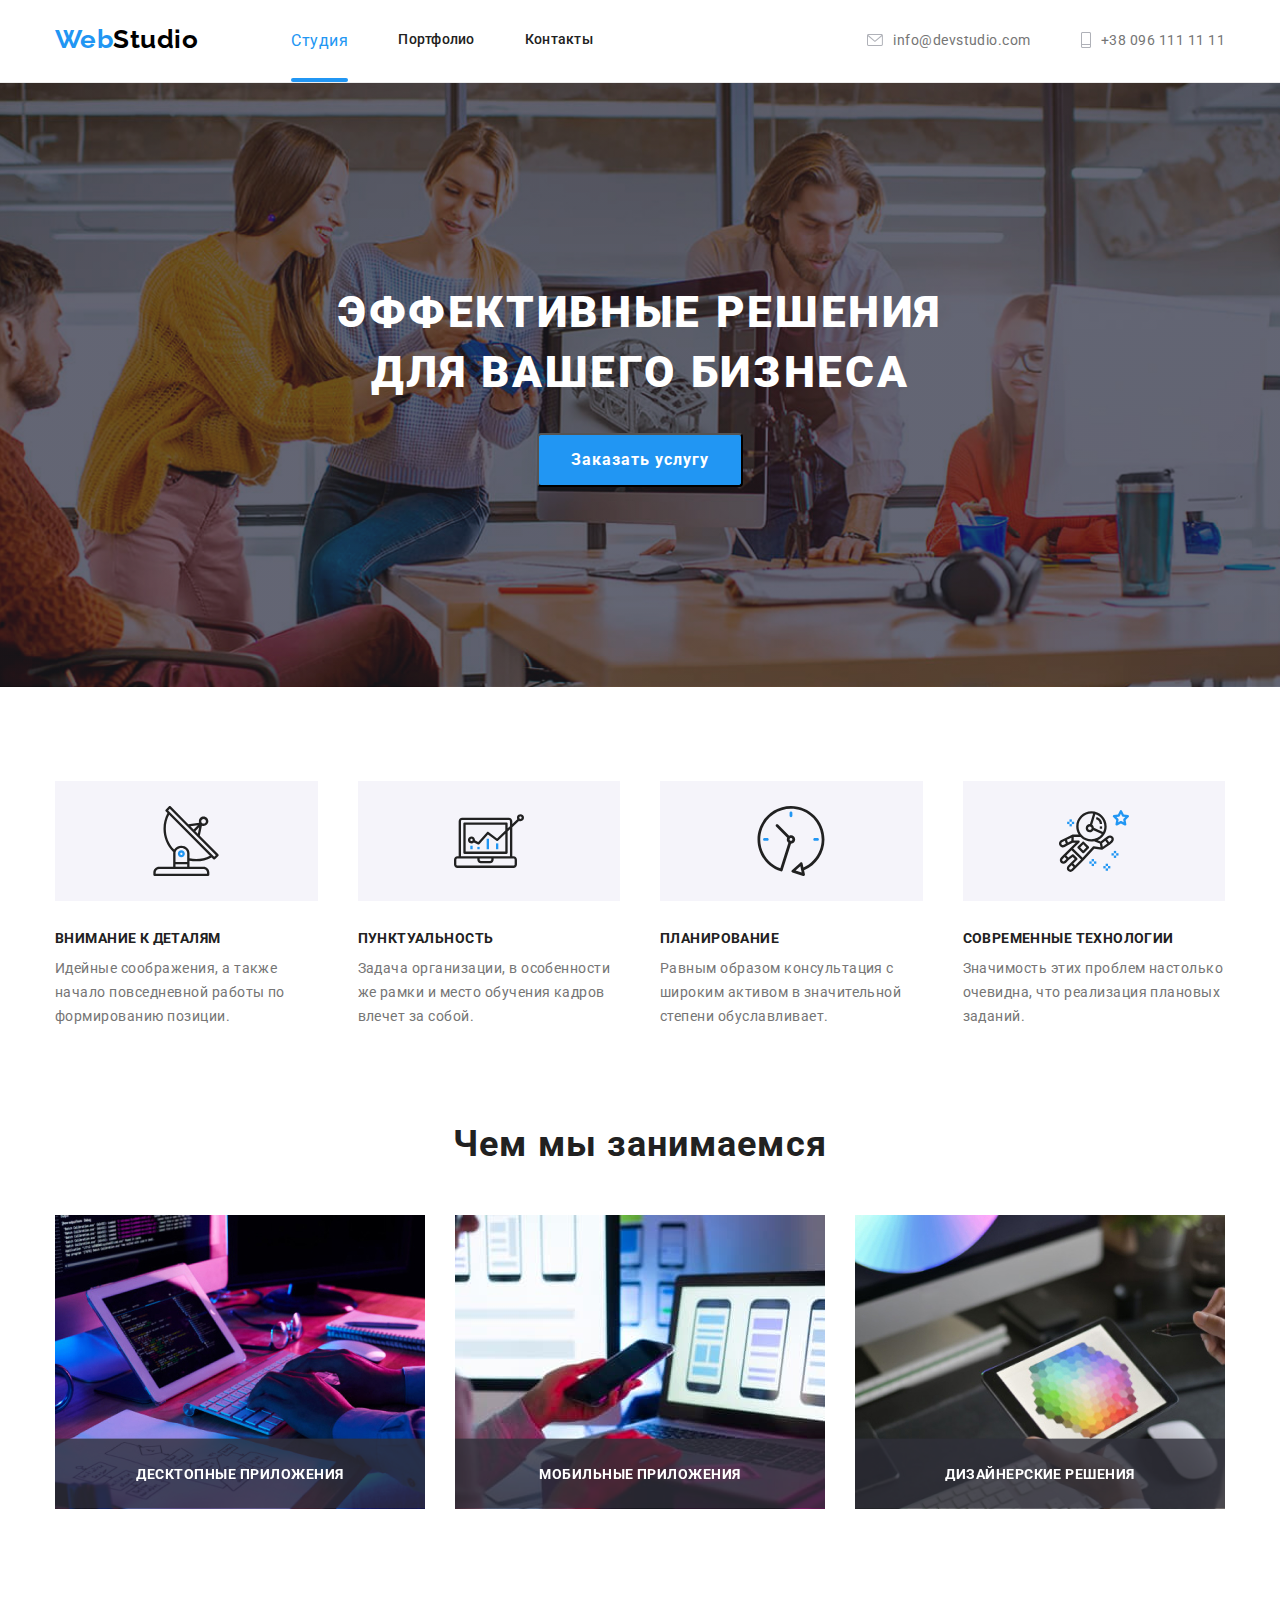
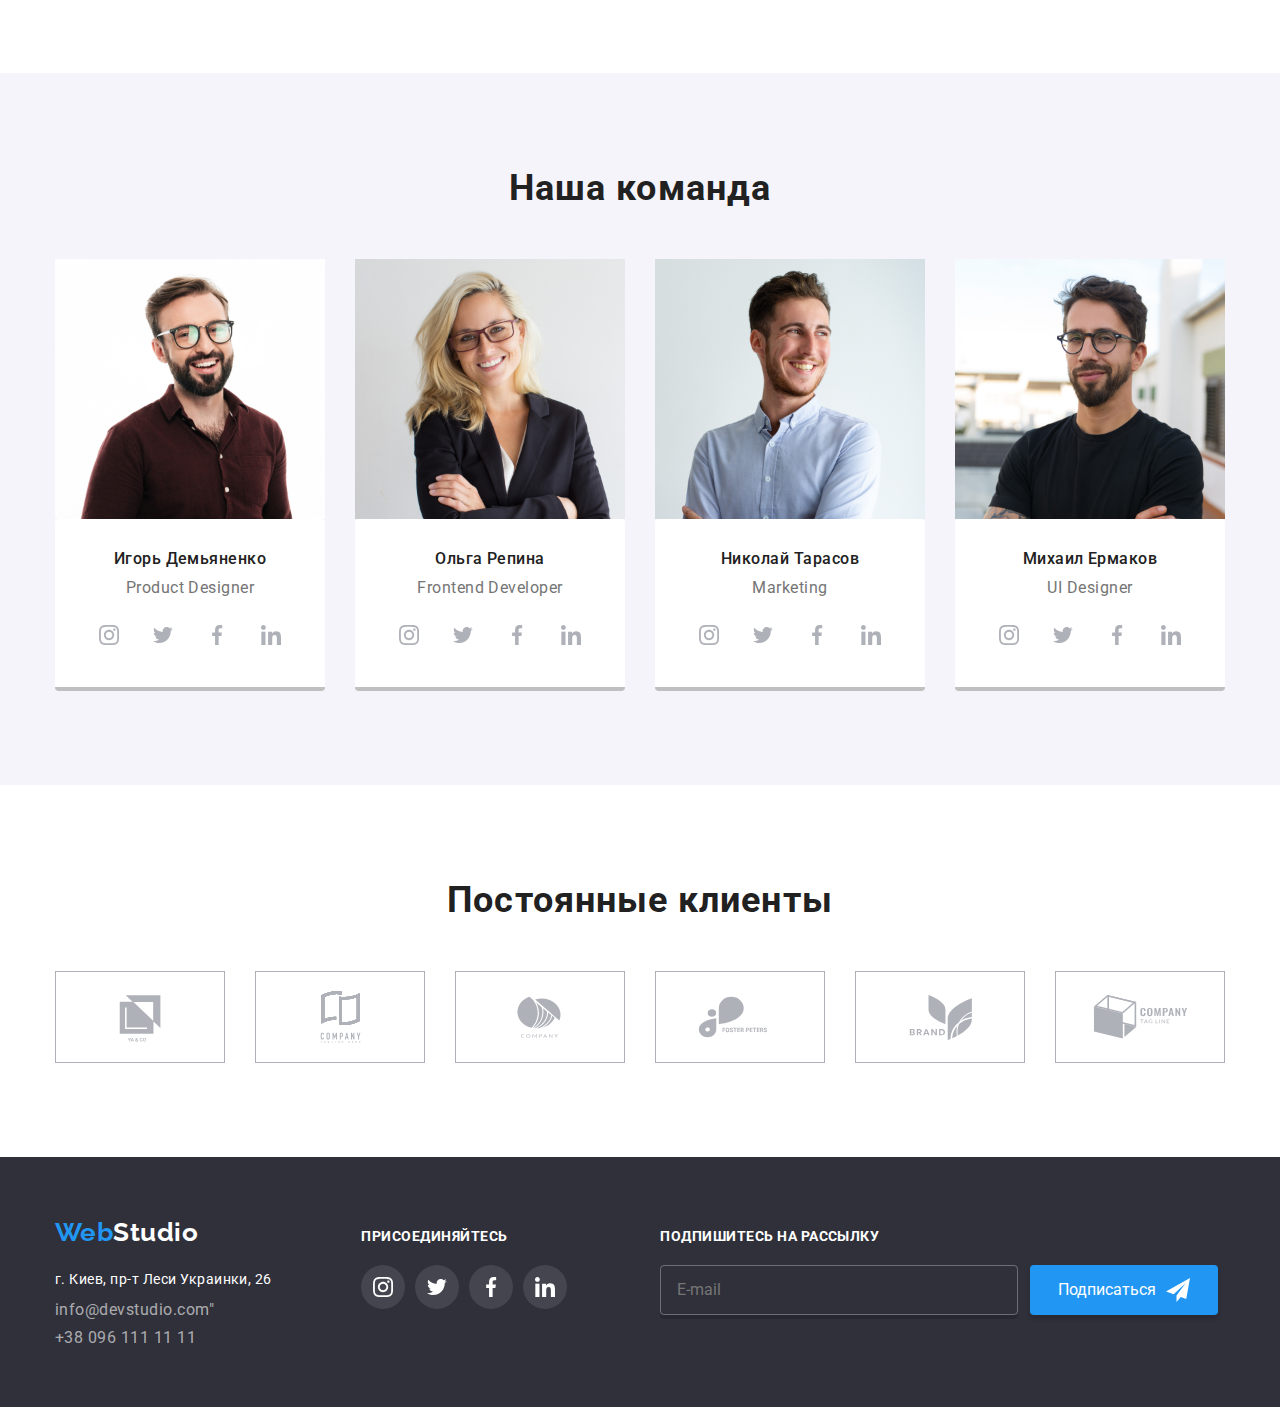
==== commit 22c10184: "backdrop is headen added" ====
--- a/index.html
+++ b/index.html
@@ -436,31 +436,11 @@
     </form>
     
 </div>
-
-
-
-
-<!-- 
-        <span class="subscribe-box">
-               <b class="join-title">Подпишитесь на рассылку</b>
-            <span class="subscribe-wrapper">
-               <form name="subscribe" action="subscribe">
-                   <input type="email" name="user-email" required>
-               </form>
-              <button type="submit" class="subscribe-btn">Подписаться
-                  <svg class="icon-subscribe" width="24" height="24">
-                      <use href="./images/sprite.svg#icon-icon-send">
-                      </use>
-                  </svg>
-              </button>
-            </span>
-            </span>
-        </div> -->
     </footer>
 
 
 
-    <div class="backdrop " data-modal>
+    <div class="backdrop is-hidden" data-modal>
         <div class="modal">
             <button type="button" class="close-btn" data-modal-close>
                 <svg class="modal-closed-btn" width="18" height="18">
--- a/css/styles.css
+++ b/css/styles.css
@@ -566,10 +566,10 @@
   border: transparent;
 }
 .icon-subscribe {
-  padding-left: 10px;
+  margin-left: 10px;
 }
 .subscribe-box {
-  text-align: center;
+  text-align: left;
   align-items: center;
   margin-left: 93px;
 }
@@ -588,6 +588,9 @@
   box-shadow: 0px 4px rgba(0, 0, 0, 0.15);
   background-color: transparent;
   color: #f5f4fa;
+  width: 358px;
+  height: 50px;
+  padding: 15px 16px;
 }
 /* ======  PORTFOLIO PAGE ======= */
 
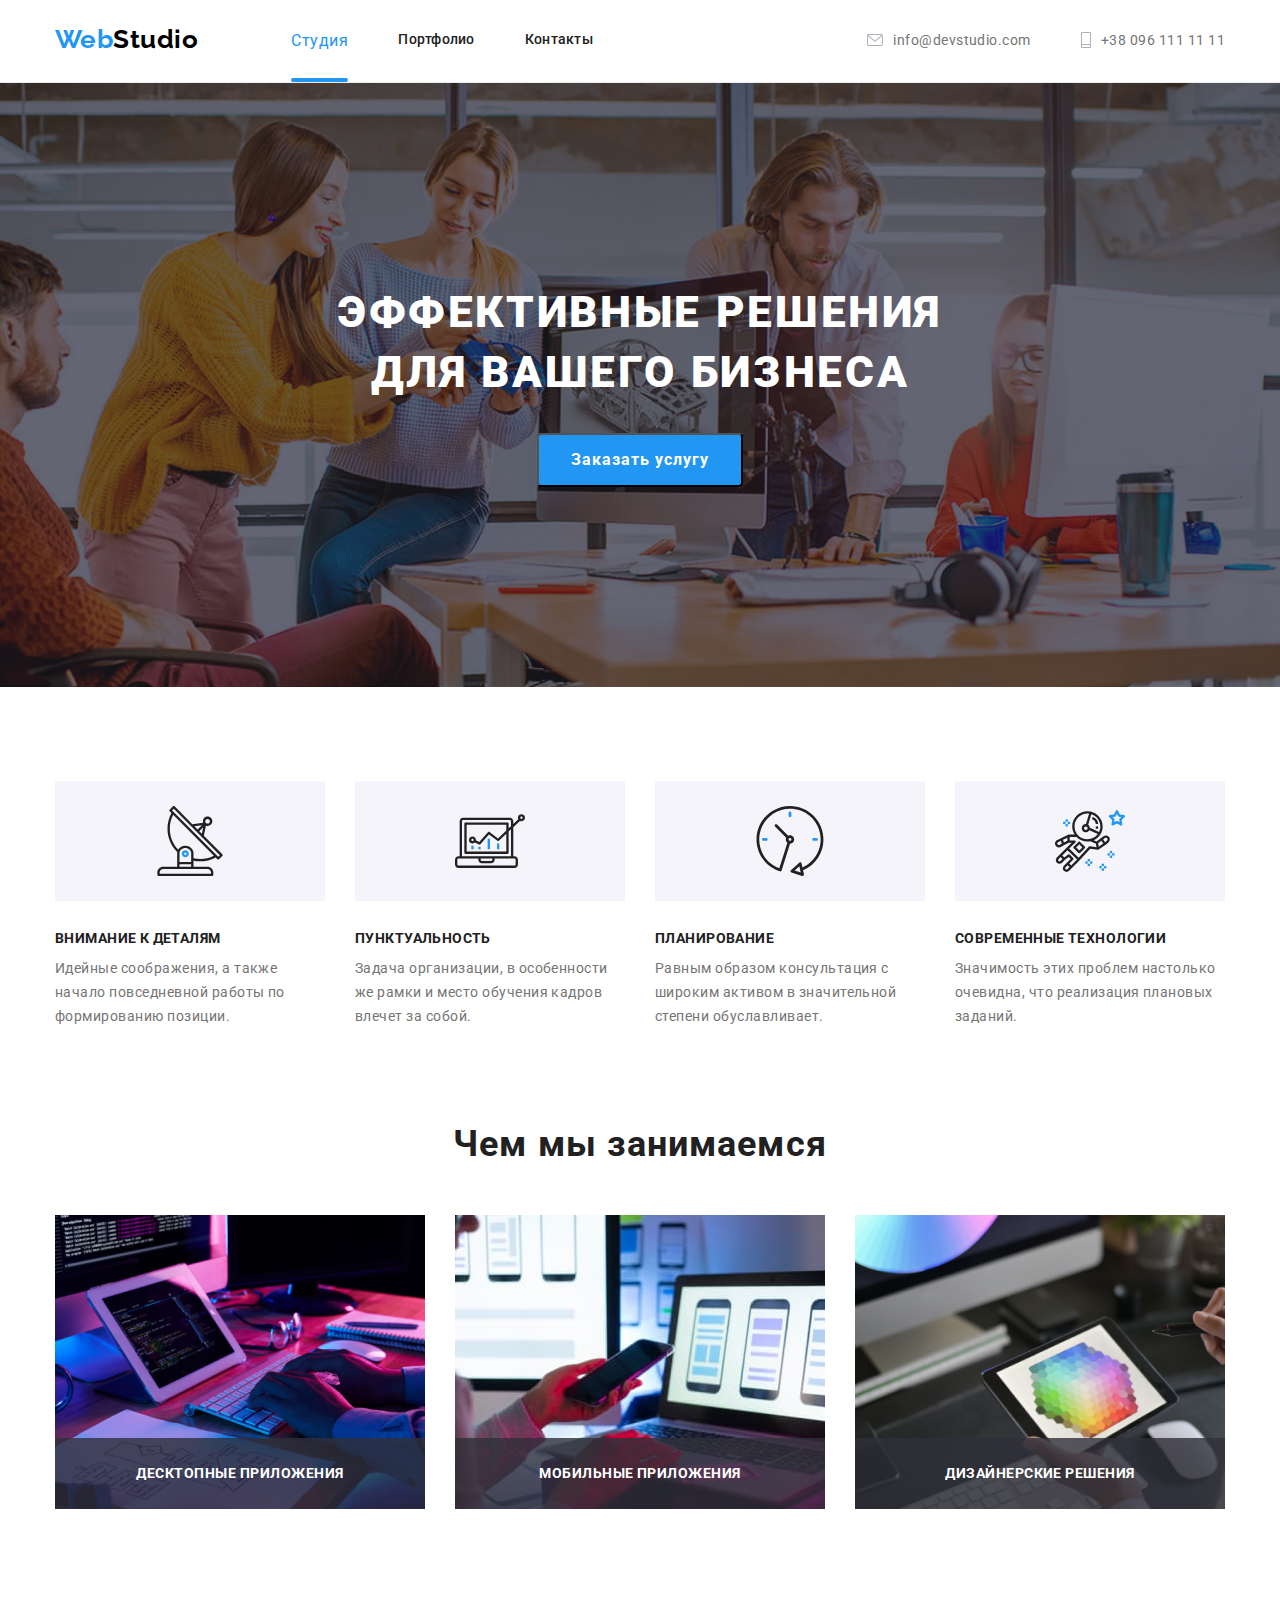
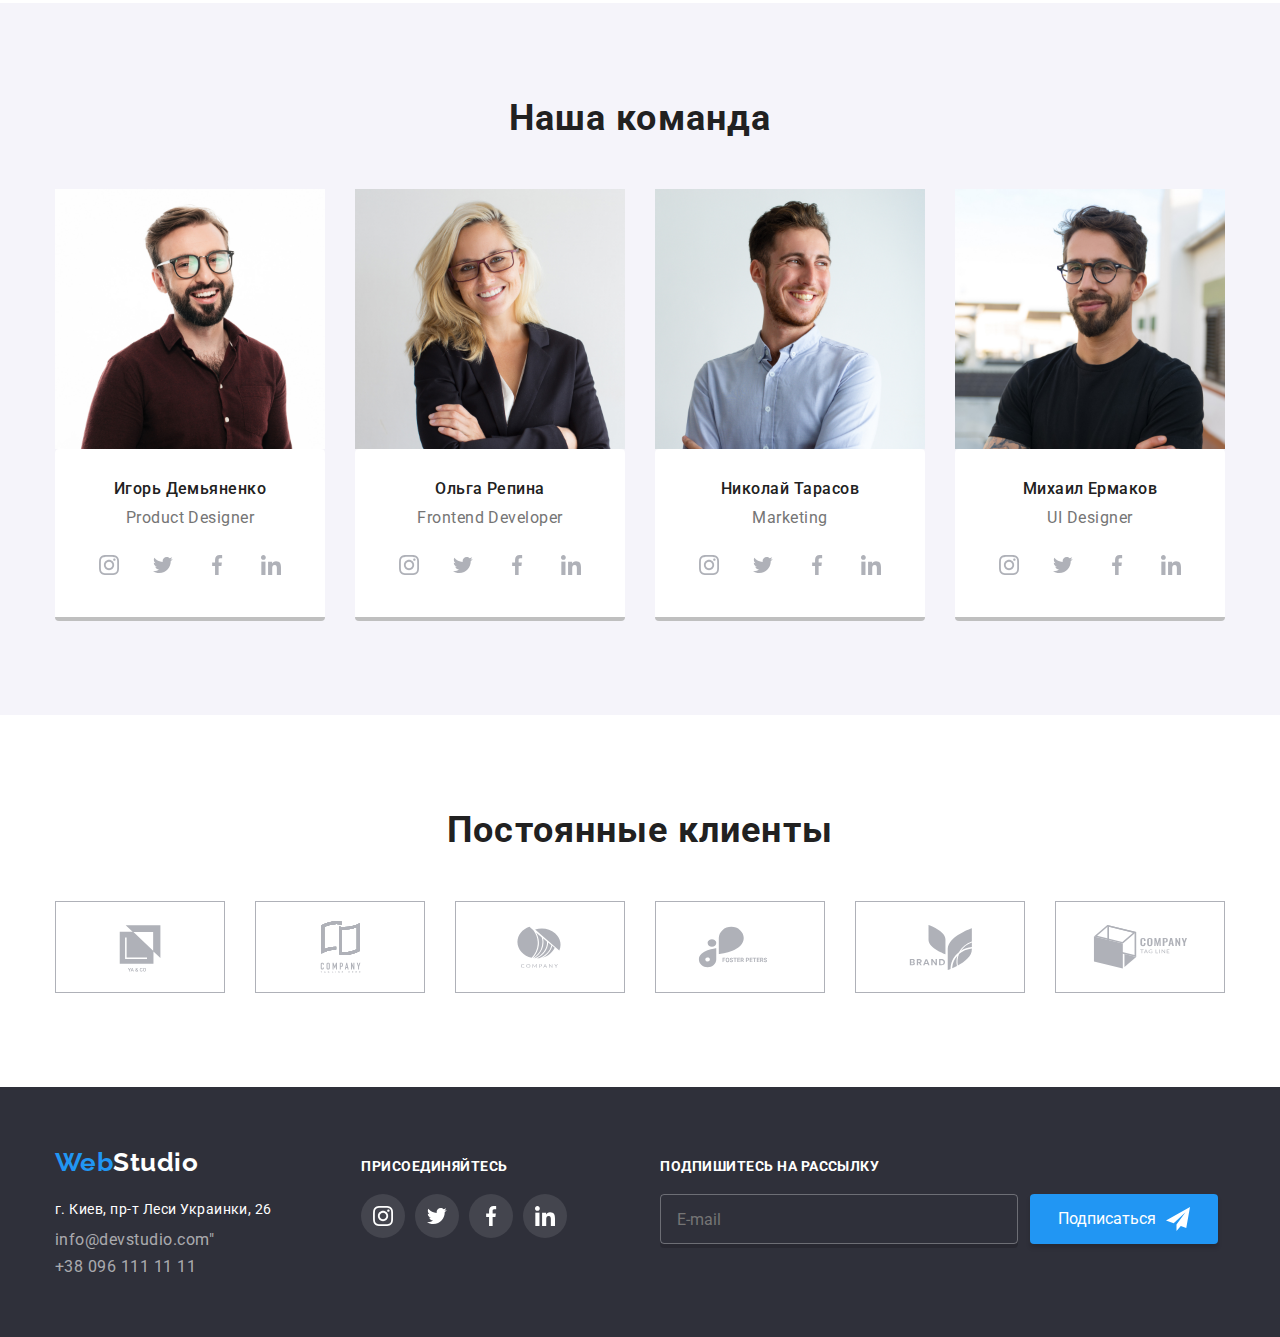
==== commit dad09b18: "positioning of photo-work changed" ====
--- a/index.html
+++ b/index.html
@@ -115,22 +115,20 @@
                 <ul class="list photo-work">
                     <li class="item-photo-work">
                         <img src="./images/coding.jpg" alt="coding" width="370" height="294" />
-                       <div class="scope-description-overlay">
+                       
                         <p class="scope-description">Десктопные приложения</p>
-                </div>
+               
                     </li>
                     <li class="item-photo-work"><img src="./images/mobileadptation.jpg" alt="deviceadaptation"
                             width="370" height="294">
-                        <div class="scope-description-overlay">
+                        
                             <p class="scope-description">Мобильные приложения</p>
-                        </div>
+                        
                     </li>
                     <li class="item-photo-work"><img src="./images/graphics.jpg" alt="graphics" width="370"
                             height="294">
-                            <div class="scope-description-overlay">
-                                <p class="scope-description">Дизайнерские решения</p>
-                            </div>
-                    </li>
+                            <p class="scope-description">Дизайнерские решения</p>
+                              </li>
                 </ul>
             </div>
         </section>
--- a/css/styles.css
+++ b/css/styles.css
@@ -246,14 +246,19 @@
   font-size: 14px;
   line-height: 1.71;
 }
-.list-of-features {
+/* .list-of-features {
   display: flex;
   margin: 0 auto;
   justify-content: space-between;
+} */
+.list-of-features {
+  display: flex;
+  margin-left: -30px;
 }
 
 .item-feature {
   flex-basis: calc(100% / 4 - 30px);
+  margin-left: var(--card-set-item);
 }
 
 .scope {
@@ -269,16 +274,11 @@
   padding-top: 27px;
   padding-bottom: 27px;
   text-align: center;
-  position: sticky;
-  height: 100%;
+  position: absolute;
   width: 100%;
-  top: 0%;
+  bottom: 0%;
   left: 0%;
   overflow: initial;
-  transform: translateY(-100%);
-}
-.scope-description-overlay {
-  position: relative;
 }
 
 .section-title {
@@ -300,6 +300,7 @@
 .item-photo-work {
   flex-basis: calc(100% / 3 - 30px);
   margin-left: var(--card-set-item);
+  position: relative;
 }
 
 /*==========  buttons parameters =====*/
@@ -336,9 +337,6 @@
   background-color: #ffffff;
   border-bottom: rgba(0, 0, 0, 0.25) solid 4px;
   border-radius: 4px;
-}
-
-.team-photo {
   padding: 30px 32px 30px 32px;
   text-align: center;
 }
@@ -698,7 +696,7 @@
   overflow: hidden;
 }
 
-.card-overlay:hover .text-overlay {
+.card-overlay-link:hover .text-overlay {
   transform: translateY(0%);
 }
 
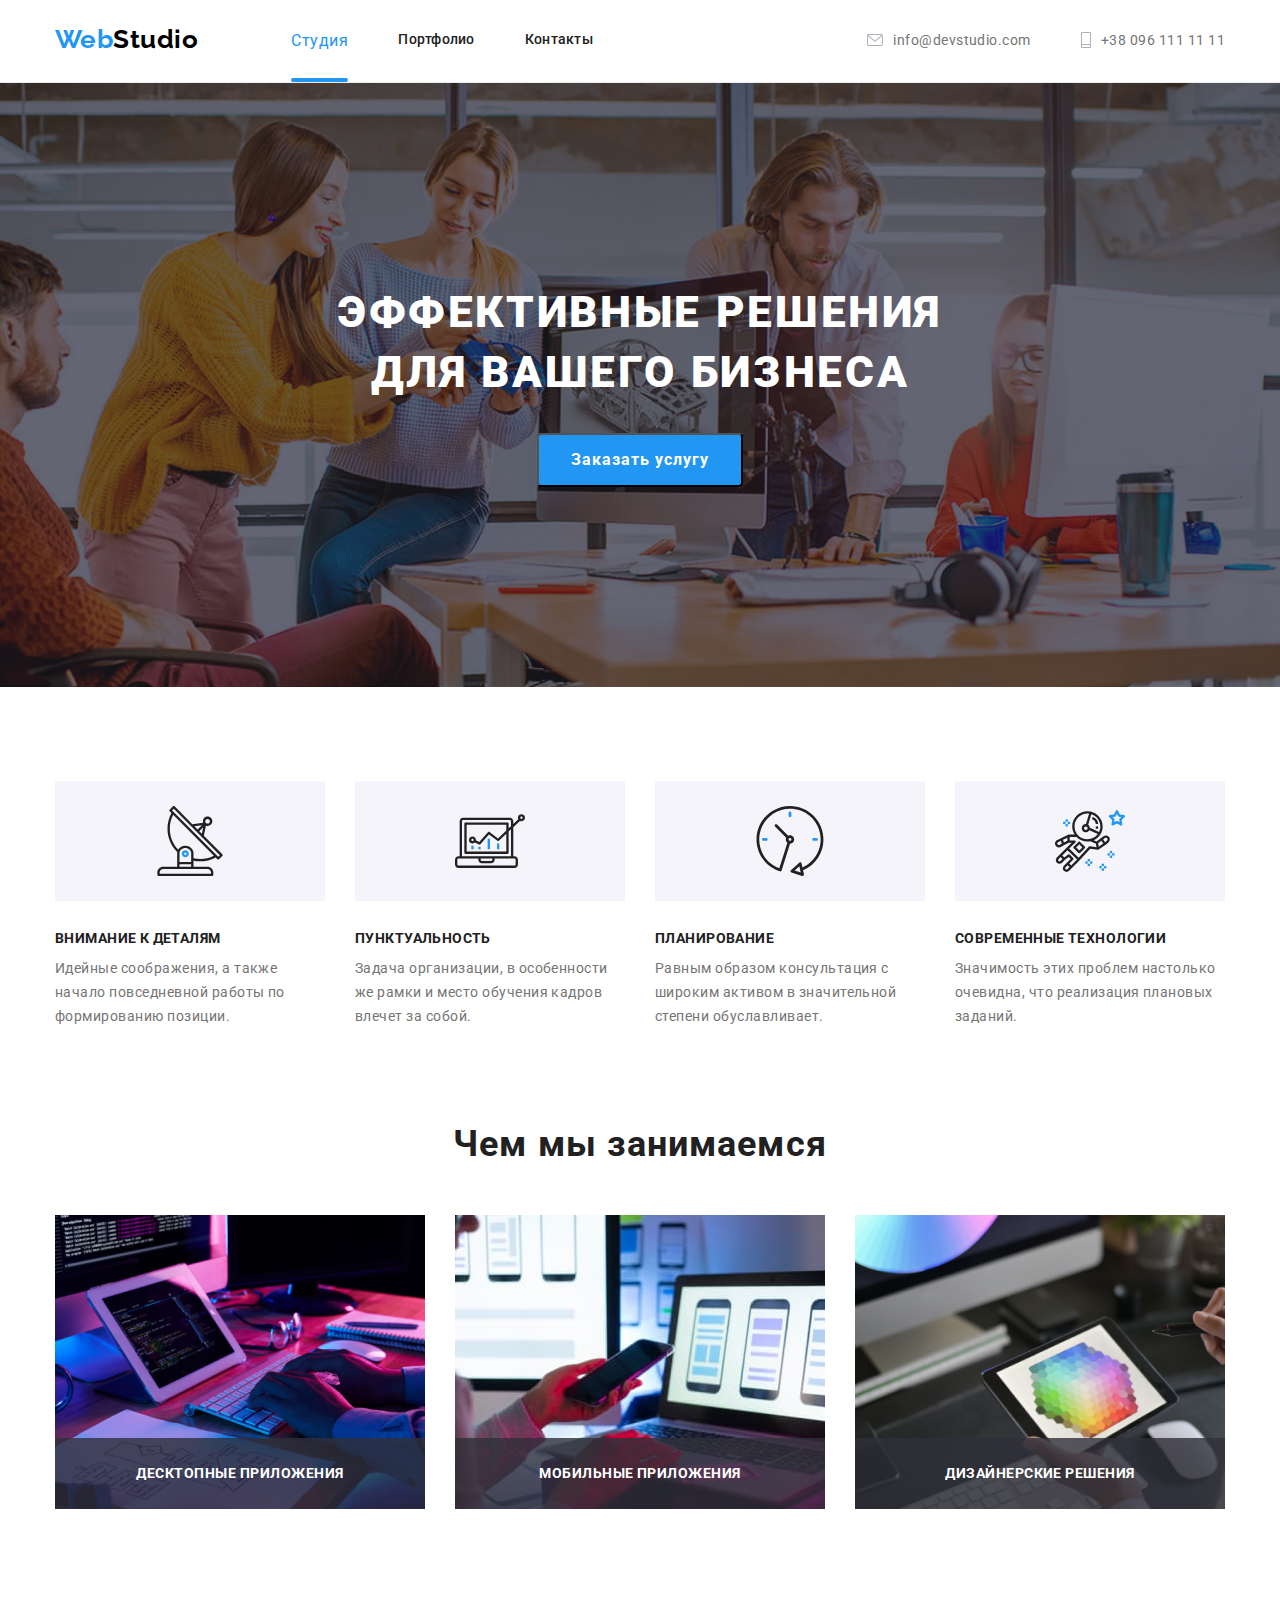
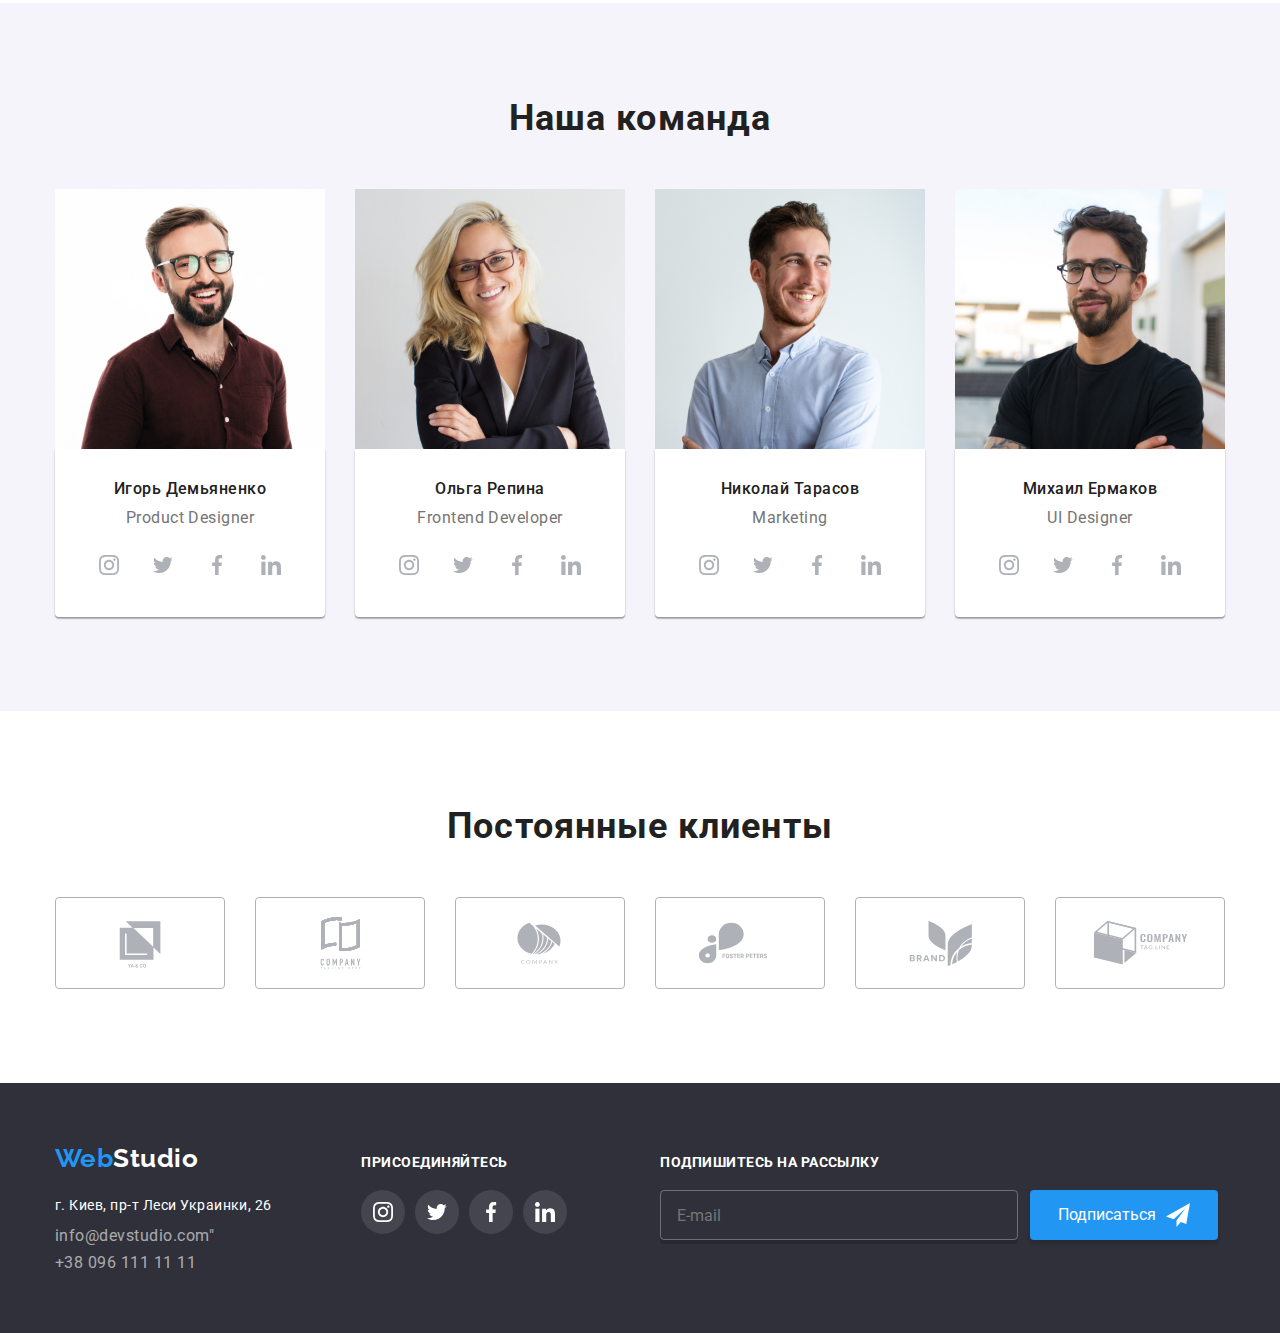
==== commit 7e7dbc25: "added hover/focus transition" ====
--- a/index.html
+++ b/index.html
@@ -474,7 +474,7 @@
                             Почта
                             <span class="modal-form-input-wrapper">
                                 <input type="email" name="user-mail" class="modal-form-input" pattern="[0-9]{3}-[0-9]{3}-[0-9]{2}-[0-9]{2}"
-                                    title="должен содержать символ @" required>
+                                    title="" required>
                                 <svg class="modal-form-icon" width="18" height="18">
                                     <use href="./images/sprite.svg#icon-email-black">
                                     </use>
--- a/css/styles.css
+++ b/css/styles.css
@@ -89,9 +89,11 @@
 .site-nav:hover,
 .site-nav:focus {
   color: var(--accent-color);
+  transition: 250ms cubic-bezier(0.4, 0, 0.2, 1);
 }
 .site-nav-link-current {
   color: var(--accent-color);
+  transition: 250ms cubic-bezier(0.4, 0, 0.2, 1);
 
   display: inline-block;
   position: relative;
@@ -123,10 +125,12 @@
 .contacts:hover > .header-icon,
 .contacts:focus > .header-icon {
   fill: var(--accent-color);
+  transition: 250ms cubic-bezier(0.4, 0, 0.2, 1);
 }
 .contacts:hover,
 .contacts:focus {
   color: var(--accent-color);
+  transition: 250ms cubic-bezier(0.4, 0, 0.2, 1);
 }
 
 /* ========= CONTACTS ======= */
@@ -335,10 +339,12 @@
 
 .team-photo {
   background-color: #ffffff;
-  border-bottom: rgba(0, 0, 0, 0.25) solid 4px;
-  border-radius: 4px;
   padding: 30px 32px 30px 32px;
   text-align: center;
+  border-bottom-right-radius: 4px;
+  border-bottom-left-radius: 4px;
+  box-shadow: 0px 2px 1px rgba(0, 0, 0, 0.2), 0px 1px 1px rgba(0, 0, 0, 0.14),
+    0px 1px 3px rgba(0, 0, 0, 0.12);
 }
 .list.teamcards {
   display: flex;
@@ -399,10 +405,12 @@
 .social-list-link:focus {
   /* fill: var(--primary-background-color); */
   background-color: var(--accent-color);
+  transition: 250ms cubic-bezier(0.4, 0, 0.2, 1);
 }
 .social-list-link:hover .social-media-icon,
 .social-list-link:focus .social-media-icon {
   fill: var(--primary-background-color);
+  transition: 250ms cubic-bezier(0.4, 0, 0.2, 1);
 }
 .social-media-icon {
   fill: #afb1b8;
@@ -430,6 +438,7 @@
   height: 92px;
   border: solid 1px #afb1b8;
   margin-right: 30px;
+  border-radius: 4px;
 }
 .customers-icon-link {
   display: flex;
@@ -438,19 +447,21 @@
   align-items: center;
   justify-content: center;
 }
-.customers-icon-link .customer-icon:focus,
+/* .customers-icon-link .customer-icon:focus,
 .customers-icon-link .customer-icon:hover {
   background-color: var(--primary-background-color);
   border-color: var(--accent-color);
   fill: var(--accent-color);
-}
+} */
 .customer-icon-list:hover,
 .customer-icon-list:focus {
   border-color: var(--accent-color);
+  transition: 250ms cubic-bezier(0.4, 0, 0.2, 1);
 }
 .customer-icon-list:hover .customer-icon,
 .customer-icon-list:focus .customer-icon {
   fill: var(--accent-color);
+  transition: 250ms cubic-bezier(0.4, 0, 0.2, 1);
 }
 
 .customer-icon {
@@ -502,6 +513,7 @@
 .email:hover,
 .email:focus {
   color: var(--accent-color);
+  transition: 250ms cubic-bezier(0.4, 0, 0.2, 1);
 }
 
 .footer-media-icon {
@@ -522,6 +534,7 @@
 .footer-link-icons:focus,
 .footer-link-icons:hover {
   background-color: var(--accent-color);
+  transition: 250ms cubic-bezier(0.4, 0, 0.2, 1);
 }
 
 .join {
@@ -599,10 +612,9 @@
 .nav-portfolio {
   display: flex;
 }
-ul.list.portfolio-btn {
+.portfolio-btn {
   display: flex;
   margin-bottom: 50px;
-  /* padding-top: 94px; */
   justify-content: center;
 }
 
@@ -627,15 +639,17 @@
 .button-secondary:hover {
   color: var(--primary-background-color);
   background-color: var(--accent-color);
-  box-shadow: 0 2px 2px 0px rgba(0, 0, 0, 0.12);
+  box-shadow: 0px 2px 2px rgba(0, 0, 0, 0.12), 0px 1px 2px rgba(0, 0, 0, 0.08),
+    0px 3px 1px rgba(0, 0, 0, 0.1);
   border-radius: 4px;
-}
-ul.list-of-exmp {
+  transition: 250ms cubic-bezier(0.4, 0, 0.2, 1);
+}
+.list-of-exmp {
   display: flex;
   flex-wrap: wrap;
   margin-right: -30px;
 }
-li.item {
+.item {
   margin-right: 30px;
   width: 370px;
 }
@@ -673,8 +687,8 @@
 .item:focus,
 .item:hover {
   border-color: rgba(238, 238, 238, 1);
-  /* box-shadow: rgba(0, 0, 0, 0.16); */
-  box-shadow: 0 10px 10px -5px rgba(238, 238, 238, 1);
+  box-shadow: 1px 4px 6px rgba(0, 0, 0, 0.16), 0px 4px 4px rgba(0, 0, 0, 0.06),
+    0px 1px 1px rgba(0, 0, 0, 0.12);
 }
 .text-overlay {
   position: absolute;
@@ -687,7 +701,7 @@
   width: 100%;
   top: 0%;
   left: 0%;
-  overflow: auto;
+  overflow: hidden;
   transform: translateY(100%);
   transition: transform 250ms cubic-bezier(0.4, 0, 0.2, 1);
 }
@@ -703,7 +717,7 @@
 /* =======  BACKDROP AND MODAL */
 .backdrop {
   background-color: rgba(0, 0, 0, 0.2);
-  position: absolute;
+  position: fixed;
   width: 100vw;
   height: 100vh;
   top: 0;
@@ -746,6 +760,10 @@
   padding: 0;
   cursor: pointer;
 }
+.close-btn:hover .modal-closed-btn {
+  fill: var(--accent-color);
+  transition: 250ms cubic-bezier(0.4, 0, 0.2, 1);
+}
 
 .modal-form {
   /* padding: 40px; */
@@ -801,6 +819,7 @@
 }
 .modal-form-input:focus + .modal-form-icon {
   fill: var(--accent-color);
+  transition: 250ms cubic-bezier(0.4, 0, 0.2, 1);
 }
 .modal-form-comment {
   width: 100%;
@@ -828,9 +847,9 @@
   display: flex;
   align-items: center;
   font-size: 14px;
-  line-height: 1;
-  padding-bottom: 30px;
-  padding-top: 10px;
+  line-height: 1.7;
+  margin-bottom: 30px;
+  margin-top: 20px;
 }
 
 .modal-form-checkbox-label::before {
@@ -854,13 +873,8 @@
   background-position: center;
   background-repeat: no-repeat;
   background-size: cover;
-  /* background-color: var(--accent-color); */
-  /* box-shadow: inset 0 0 0 4px #ffffff; */
-}
-
-/* .modal-form-checkbox:focus + .modal-form-checkbox-label::before {
-  outline: 2px solid rgba(0, 0, 255, 0.5);
-} */
+  transition: 250ms cubic-bezier(0.4, 0, 0.2, 1);
+}
 
 .modal-form-btn {
   align-self: center;
@@ -876,13 +890,15 @@
   border-radius: 4px;
   background-color: var(--accent-color);
   cursor: pointer;
-  transition: color 250ms linear, background-color 250ms linear;
+  transition: color 250ms cubic-bezier(0.4, 0, 0.2, 1),
+    background-color 250ms cubic-bezier(0.4, 0, 0.2, 1);
   color: var(--primary-background-color);
-  box-shadow: 0px 4px rgba(0, 0, 0, 0.15);
+  box-shadow: 0px 4px 4px rgba(0, 0, 0, 0.15);
 }
 
 .modal-form-btn:hover,
 .modal-form-btn:focus {
   color: #ffffff;
   background-color: var(--accent-color);
-}
+  transition: var(--accent-color) 250ms cubic-bezier(0.4, 0, 0.2, 1);
+}
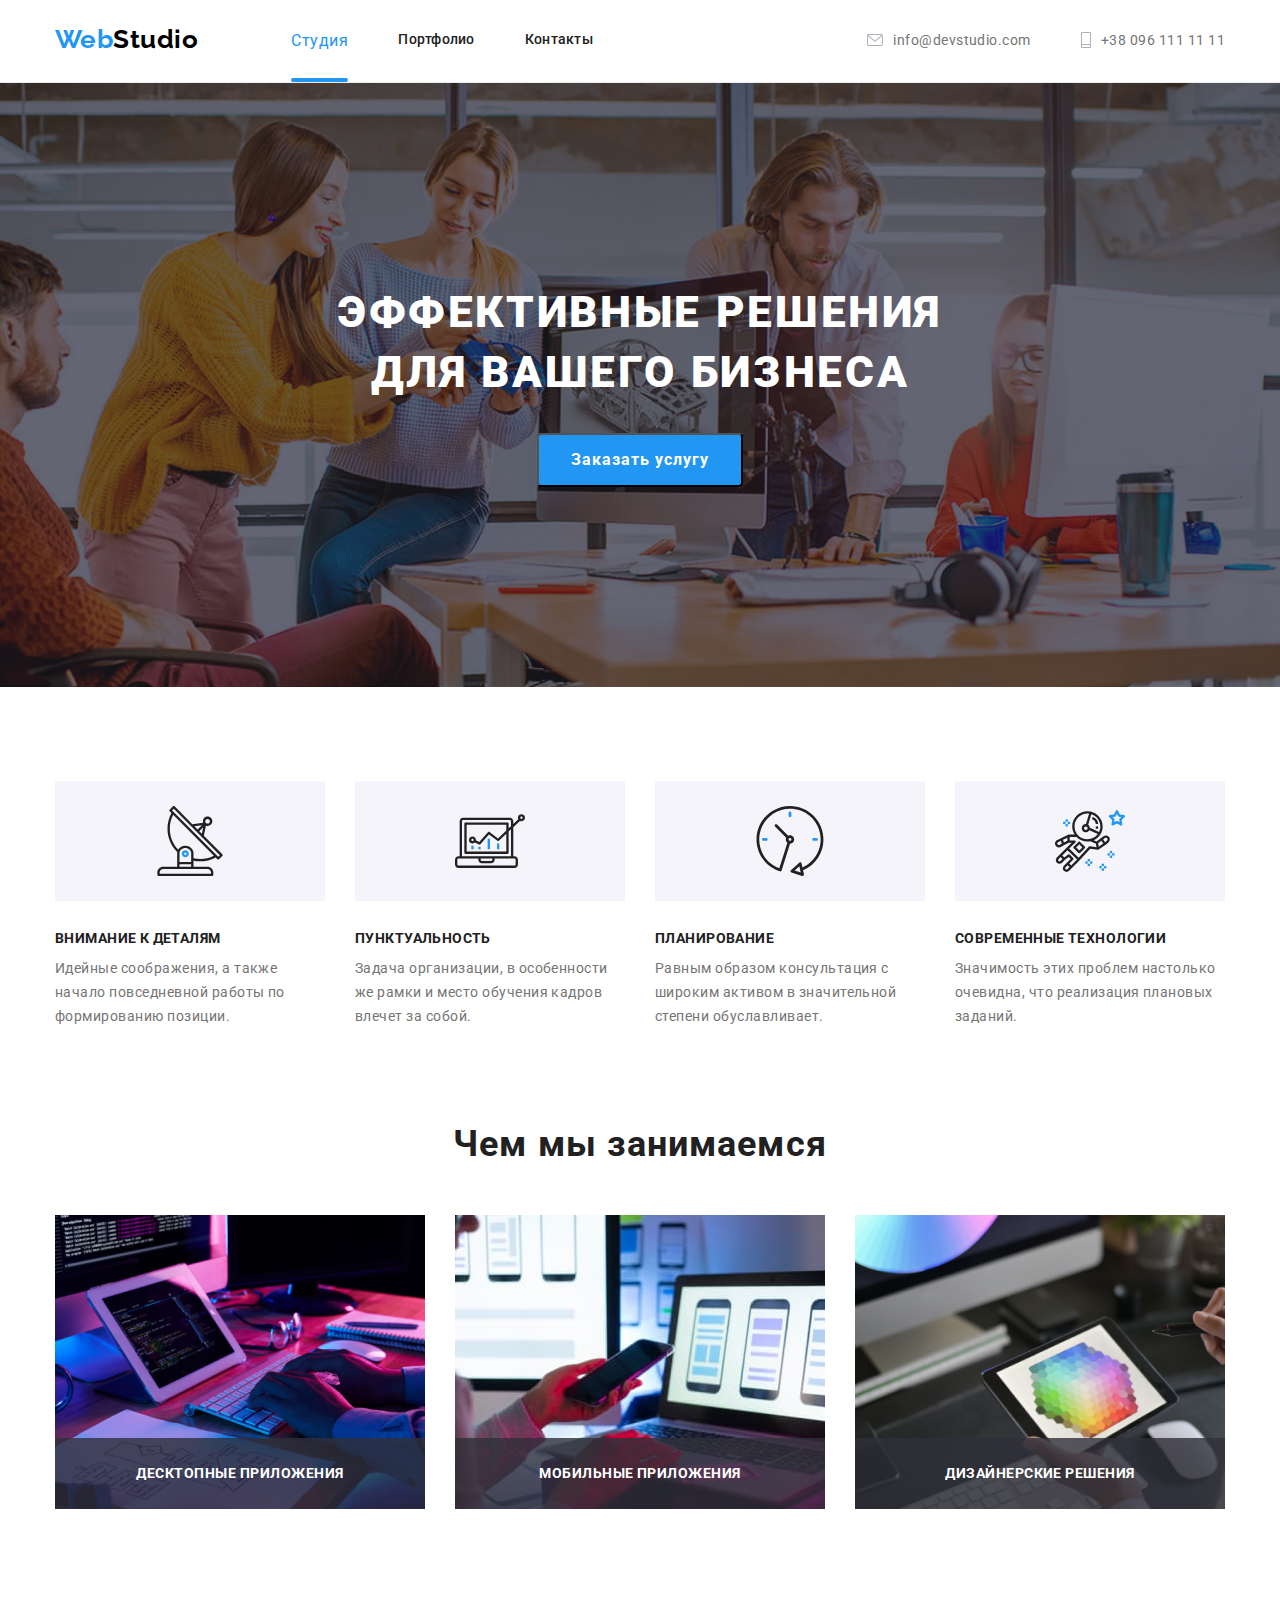
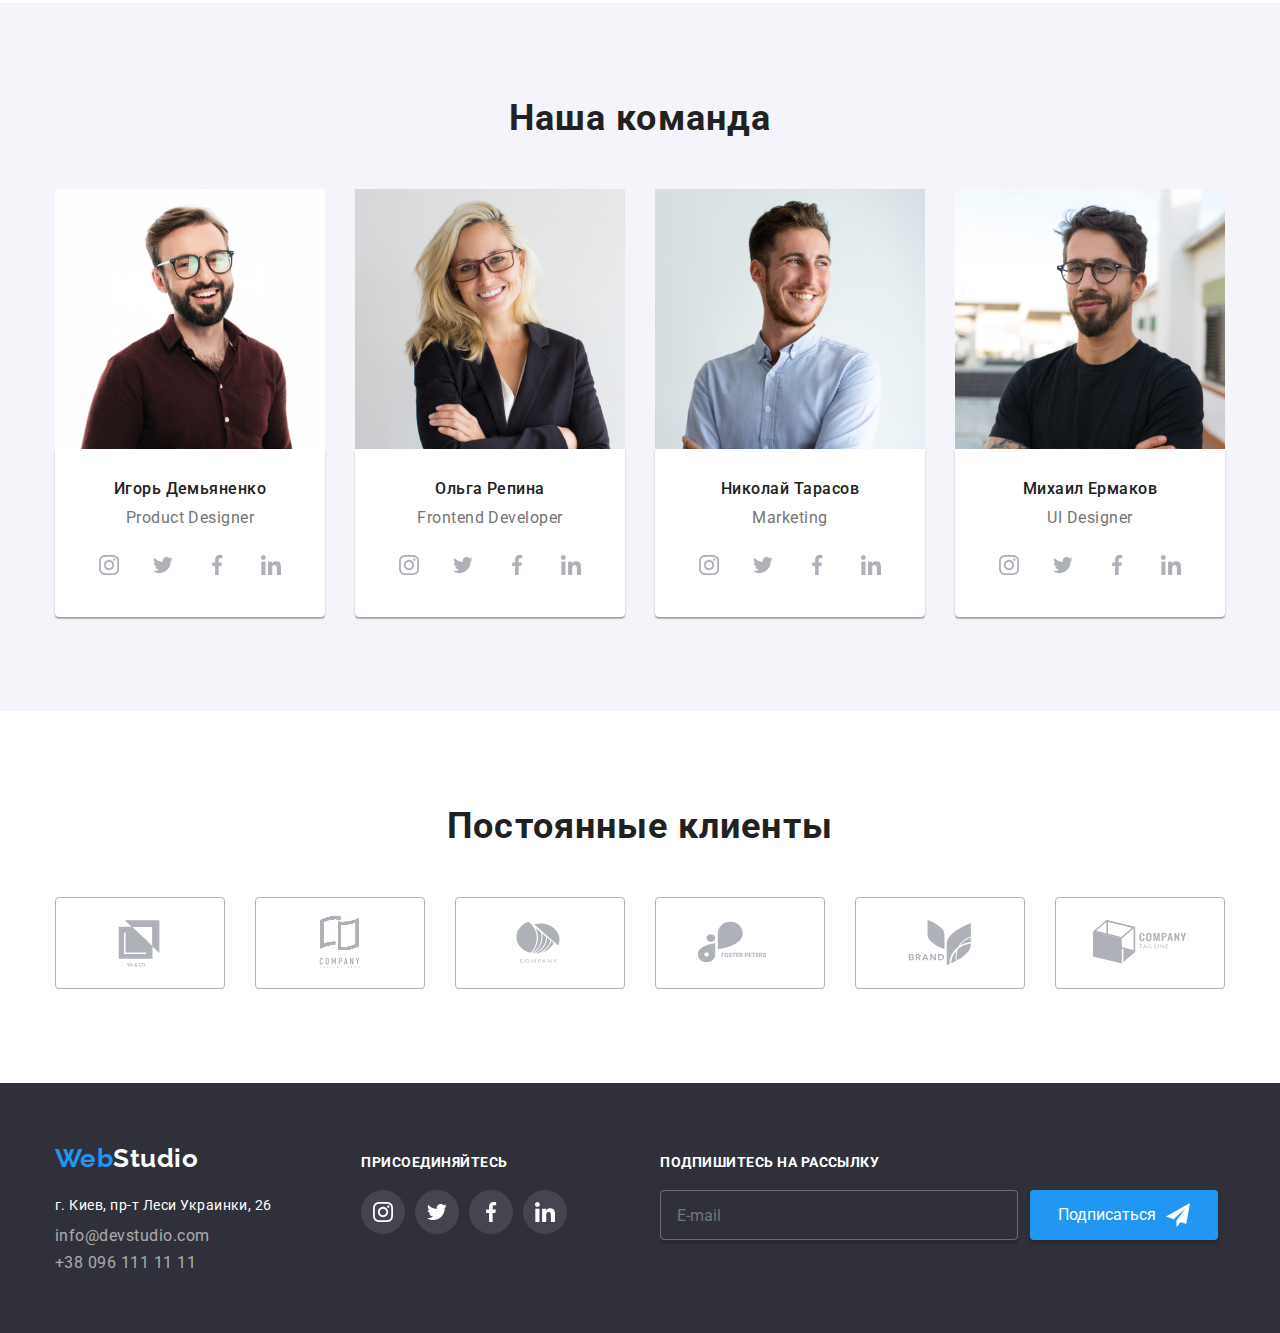
==== commit e147e4b4: "focus/hover via transition to element" ====
--- a/index.html
+++ b/index.html
@@ -21,13 +21,13 @@
         <div class="container">
             <nav class="nav-container">
                 <a href="./index.html" class="logo">Web<span class="logo-color">Studio</span></a>
-                
+
                 <ul class="list nav-container">
                     <li class="nav-container-item"><a href="./index.html" class="site-nav-link-current">Студия</a></li>
                     <li class="nav-container-item"><a href="./portfolio.html" class="site-nav">Портфолио</a></li>
                     <li class="nav-container-item"><a href="" class="site-nav">Контакты</a></li>
                 </ul>
-               
+
             </nav>
             <ul class="list nav-container">
                 <li class="nav-container-item">
@@ -115,20 +115,20 @@
                 <ul class="list photo-work">
                     <li class="item-photo-work">
                         <img src="./images/coding.jpg" alt="coding" width="370" height="294" />
-                       
+
                         <p class="scope-description">Десктопные приложения</p>
-               
+
                     </li>
                     <li class="item-photo-work"><img src="./images/mobileadptation.jpg" alt="deviceadaptation"
                             width="370" height="294">
-                        
-                            <p class="scope-description">Мобильные приложения</p>
-                        
+
+                        <p class="scope-description">Мобильные приложения</p>
+
                     </li>
                     <li class="item-photo-work"><img src="./images/graphics.jpg" alt="graphics" width="370"
                             height="294">
-                            <p class="scope-description">Дизайнерские решения</p>
-                              </li>
+                        <p class="scope-description">Дизайнерские решения</p>
+                    </li>
                 </ul>
             </div>
         </section>
@@ -307,57 +307,57 @@
         </section>
         <section class="customers">
             <div class="container">
-            <h2 class="section-title">Постоянные клиенты</h2>
-            <ul class="list customer-list">
-                <li class="customer-icon-list">
-                    <a href="" class="customers-icon-link">
-                        <svg class="customer-icon" width="106" height="60">
-                            <use href="./images/sprite.svg#icon-Logo">
-                            </use>
-                        </svg>
-                    </a>
-                </li>
-                <li class="customer-icon-list">
-                    <a href="" class="customers-icon-link">
-                        <svg class="customer-icon" width="106" height="60">
-                            <use href="./images/sprite.svg#icon-Logo-1">
-                            </use>
-                        </svg>
-                    </a>
-                </li>
-                <li class="customer-icon-list">
-                    <a href="" class="customers-icon-link">
-                        <svg class="customer-icon" width="106" height="60">
-                            <use href="./images/sprite.svg#icon-Logo-2">
-                            </use>
-                        </svg>
-                    </a>
-                </li>
-                <li class="customer-icon-list">
-                    <a href="" class="customers-icon-link">
-                        <svg class="customer-icon" width="106" height="60">
-                            <use href="./images/sprite.svg#icon-Logo-3">
-                            </use>
-                        </svg>
-                    </a>
-                </li>
-                <li class="customer-icon-list">
-                    <a href="" class="customers-icon-link">
-                        <svg class="customer-icon" width="106" height="60">
-                            <use href="./images/sprite.svg#icon-Logo-4">
-                            </use>
-                        </svg>
-                    </a>
-                </li>
-                <li class="customer-icon-list">
-                    <a href="" class="customers-icon-link">
-                        <svg class="customer-icon" width="106" height="60">
-                            <use href="./images/sprite.svg#icon-Logo-5">
-                            </use>
-                        </svg>
-                    </a>
-                </li>
-            </ul>
+                <h2 class="section-title">Постоянные клиенты</h2>
+                <ul class="list customer-list">
+                    <li class="customer-icon-list">
+                        <a href="" class="customers-icon-link">
+                            <svg class="customer-icon" width="106" height="60">
+                                <use href="./images/sprite.svg#icon-Logo">
+                                </use>
+                            </svg>
+                        </a>
+                    </li>
+                    <li class="customer-icon-list">
+                        <a href="" class="customers-icon-link">
+                            <svg class="customer-icon" width="106" height="60">
+                                <use href="./images/sprite.svg#icon-Logo-1">
+                                </use>
+                            </svg>
+                        </a>
+                    </li>
+                    <li class="customer-icon-list">
+                        <a href="" class="customers-icon-link">
+                            <svg class="customer-icon" width="106" height="60">
+                                <use href="./images/sprite.svg#icon-Logo-2">
+                                </use>
+                            </svg>
+                        </a>
+                    </li>
+                    <li class="customer-icon-list">
+                        <a href="" class="customers-icon-link">
+                            <svg class="customer-icon" width="106" height="60">
+                                <use href="./images/sprite.svg#icon-Logo-3">
+                                </use>
+                            </svg>
+                        </a>
+                    </li>
+                    <li class="customer-icon-list">
+                        <a href="" class="customers-icon-link">
+                            <svg class="customer-icon" width="106" height="60">
+                                <use href="./images/sprite.svg#icon-Logo-4">
+                                </use>
+                            </svg>
+                        </a>
+                    </li>
+                    <li class="customer-icon-list">
+                        <a href="" class="customers-icon-link">
+                            <svg class="customer-icon" width="106" height="60">
+                                <use href="./images/sprite.svg#icon-Logo-5">
+                                </use>
+                            </svg>
+                        </a>
+                    </li>
+                </ul>
             </div>
         </section>
     </main>
@@ -370,13 +370,15 @@
 
                     <ul class="list addressfooter">
                         <li class="footerlink">
-                            <a href="https://www.google.com.ua/maps/place/%D0%B1%D1%83%D0%BB.+%D0%9B%D0%B5%D1%81%D0%B8+%D0%A3%D0%BA%D1%80%D0%B0%D0%B8%D0%BD%D0%BA%D0%B8,+26,+%D0%9A%D0%B8%D0%B5%D0%B2,+02000/@50.4265807,30.5361971,17z/data=!4m13!1m7!3m6!1s0x40d4cf0e033ecbe9:0x57a4dffefec77da0!2z0LHRg9C7LiDQm9C10YHQuCDQo9C60YDQsNC40L3QutC4LCAyNiwg0JrQuNC10LIsIDAyMDAw!3b1!8m2!3d50.4265807!4d30.5383858!3m4!1s0x40d4cf0e033ecbe9:0x57a4dffefec77da0!8m2!3d50.4265807!4d30.5383858?hl=ru" rel="noopener norefferer"
-                                class="address">г. Киев, пр-т Леси Украинки, 26</a></li>
-                        <li class="footerlink"><a href="mailto:info@devstudio.com" class="email">info@devstudio.com"</a>
+                            <a href="https://www.google.com.ua/maps/place/%D0%B1%D1%83%D0%BB.+%D0%9B%D0%B5%D1%81%D0%B8+%D0%A3%D0%BA%D1%80%D0%B0%D0%B8%D0%BD%D0%BA%D0%B8,+26,+%D0%9A%D0%B8%D0%B5%D0%B2,+02000/@50.4265807,30.5361971,17z/data=!4m13!1m7!3m6!1s0x40d4cf0e033ecbe9:0x57a4dffefec77da0!2z0LHRg9C7LiDQm9C10YHQuCDQo9C60YDQsNC40L3QutC4LCAyNiwg0JrQuNC10LIsIDAyMDAw!3b1!8m2!3d50.4265807!4d30.5383858!3m4!1s0x40d4cf0e033ecbe9:0x57a4dffefec77da0!8m2!3d50.4265807!4d30.5383858?hl=ru"
+                                rel="noopener norefferer" class="address">г. Киев, пр-т Леси Украинки, 26</a>
+                        </li>
+                        <li class="footerlink"><a href="mailto:info@devstudio.com" class="email">info@devstudio.com</a>
                             <br>
                         </li>
                         <li class="footerlink">
-                            <a href="tel:+380961111111" class="email">+38 096 111 11 11</a></li>
+                            <a href="tel:+380961111111" class="email">+38 096 111 11 11</a>
+                        </li>
                     </ul>
                 </address>
             </div>
@@ -419,22 +421,24 @@
             </div>
 
 
-<div class="subscribe-box">
-    <form class="footer-form">
-    <b class="join-title-header">Подпишитесь на рассылку</b>
-    <span class="footer-subscribe-wrapper">
-        <input class="footer-form-input" type="email" placeholder="E-mail" />
-        <button class="subscribe-btn" type="submit">
-            Подписаться
-            <svg class="icon-subscribe" width="24px" height="24px">
-                <use href="./images/sprite.svg#icon-icon-send"></use>
-            </svg>
-        </button>
-        </span>
-    </form>
-    
-</div>
+            <div class="subscribe-box">
+                <form class="footer-form">
+                    <b class="join-title-header">Подпишитесь на рассылку</b>
+                    <span class="footer-subscribe-wrapper">
+                        <input class="footer-form-input" type="email" placeholder="E-mail" />
+                        <button class="subscribe-btn" type="submit">
+                            Подписаться
+                            <svg class="icon-subscribe" width="24px" height="24px">
+                                <use href="./images/sprite.svg#icon-icon-send"></use>
+                            </svg>
+                        </button>
+                    </span>
+                </form>
+
+            </div>
+        </div>
     </footer>
+
 
 
 
@@ -447,53 +451,59 @@
                 </svg>
             </button>
             <b class="modal-form-jointitle">Оставьте свои данные, мы вам перезвоним</b>
-                    <form action="submit" class="modal-form">
-                        
-                       <div>
-                        <label class="modal-form-field">
-                            Имя
-                            <span class="modal-form-input-wrapper">
-                                <input type="text" name="user-name" class="modal-form-input" minlength="2" pattern="[a-zA-Zа-яёА-ЯЁ]+"
-                                    title="Не должно быть цифр и символов" required>
-                                <svg class="modal-form-icon" width="18" height="18">
-                                    <use href="./images/sprite.svg#icon-person">
-                                    </use>
-                                </svg>
-                        </label>
-                        <label class="modal-form-field">
-                            Телефон
-                            <span class="modal-form-input-wrapper">
-                                <input type="tel" name="user-phone" class="modal-form-input" pattern="[0-9]{3}-[0-9]{3}-[0-9]{2}-[0-9]{2}"
-                                    title="номер тел. в формате 050-333-33-33" required>
-                                    <svg class="modal-form-icon" width="18" height="18">
-                                        <use href="./images/sprite.svg#icon-phone-modal">
-                                        </use>
-                                    </svg>
-                                                     </label>
-                        <label class="modal-form-field">
-                            Почта
-                            <span class="modal-form-input-wrapper">
-                                <input type="email" name="user-mail" class="modal-form-input" pattern="[0-9]{3}-[0-9]{3}-[0-9]{2}-[0-9]{2}"
-                                    title="" required>
-                                <svg class="modal-form-icon" width="18" height="18">
-                                    <use href="./images/sprite.svg#icon-email-black">
-                                    </use>
-                                </svg>
-                        </label>
-                        <label class="modal-form-field">
-                            Комментарий
-                            <textarea name="user-comment" class="modal-form-comment" placeholder="Введите текст"></textarea>
-                        </label>
-                    </div>
-                        <input type="checkbox" name="accept-policy" id="accept-policy" class="modal-form-checkbox visually-hidden">
-                        <label for="accept-policy" class="modal-form-checkbox-label">Соглашаюсь с рассылкой и принимаю&nbsp;<a
-                                class="modal-form-checkbox-link" href="">Условия
-                                договора</a></label>
-                        <button type="submit" class="modal-form-btn">Отправить</button>
-                    </form>
+            <form action="submit" class="modal-form">
+
+                <div>
+                    <label class="modal-form-field">
+                        Имя
+                        <span class="modal-form-input-wrapper">
+                            <input type="text" name="user-name" class="modal-form-input" minlength="2"
+                                pattern="[a-zA-Zа-яёА-ЯЁ]+" title="Не должно быть цифр и символов" required>
+                            <svg class="modal-form-icon" width="18" height="18">
+                                <use href="./images/sprite.svg#icon-person">
+                                </use>
+                            </svg>
+                        </span>
+                    </label>
+                    <label class="modal-form-field">
+                        Телефон
+                        <span class="modal-form-input-wrapper">
+                            <input type="tel" name="user-phone" class="modal-form-input"
+                                pattern="[0-9]{3}-[0-9]{3}-[0-9]{2}-[0-9]{2}" title="номер тел. в формате 050-333-33-33"
+                                required>
+                            <svg class="modal-form-icon" width="18" height="18">
+                                <use href="./images/sprite.svg#icon-phone-modal">
+                                </use>
+                            </svg>
+                        </span>
+                    </label>
+                    <label class="modal-form-field">
+                        Почта
+                        <span class="modal-form-input-wrapper">
+                            <input type="email" name="user-mail" class="modal-form-input"
+                                pattern="[0-9]{3}-[0-9]{3}-[0-9]{2}-[0-9]{2}" title="" required>
+                            <svg class="modal-form-icon" width="18" height="18">
+                                <use href="./images/sprite.svg#icon-email-black">
+                                </use>
+                            </svg>
+                        </span>
+                    </label>
+                    <label class="modal-form-field">
+                        Комментарий
+                        <textarea name="user-comment" class="modal-form-comment" placeholder="Введите текст"></textarea>
+                    </label>
+                </div>
+                <input type="checkbox" name="accept-policy" id="accept-policy"
+                    class="modal-form-checkbox visually-hidden">
+                <label for="accept-policy" class="modal-form-checkbox-label">Соглашаюсь с рассылкой и принимаю&nbsp;<a
+                        class="modal-form-checkbox-link" href="">Условия
+                        договора</a></label>
+                <button type="submit" class="modal-form-btn">Отправить</button>
+            </form>
         </div>
     </div>
 
+
     <script src="./js/modal.js"></script>
 </body>
 
--- a/css/styles.css
+++ b/css/styles.css
@@ -82,19 +82,18 @@
   font-size: 14px;
   line-height: 1.14;
   letter-spacing: 0.02em;
-
+  transition: color;
   display: inline-block;
+  transition: color 250ms cubic-bezier(0.4, 0, 0.2, 1);
 }
 
 .site-nav:hover,
 .site-nav:focus {
   color: var(--accent-color);
-  transition: 250ms cubic-bezier(0.4, 0, 0.2, 1);
 }
 .site-nav-link-current {
   color: var(--accent-color);
-  transition: 250ms cubic-bezier(0.4, 0, 0.2, 1);
-
+  transition: color 250ms cubic-bezier(0.4, 0, 0.2, 1);
   display: inline-block;
   position: relative;
 }
@@ -125,12 +124,12 @@
 .contacts:hover > .header-icon,
 .contacts:focus > .header-icon {
   fill: var(--accent-color);
-  transition: 250ms cubic-bezier(0.4, 0, 0.2, 1);
+  transition: fill 250ms cubic-bezier(0.4, 0, 0.2, 1);
 }
 .contacts:hover,
 .contacts:focus {
   color: var(--accent-color);
-  transition: 250ms cubic-bezier(0.4, 0, 0.2, 1);
+  transition: color 250ms cubic-bezier(0.4, 0, 0.2, 1);
 }
 
 /* ========= CONTACTS ======= */
@@ -399,21 +398,21 @@
   height: 44px;
   border-radius: 50%;
   background-color: var(--primary-background-color);
+  transition: background-color 250ms cubic-bezier(0.4, 0, 0.2, 1);
 }
 
 .social-list-link:hover,
 .social-list-link:focus {
   /* fill: var(--primary-background-color); */
   background-color: var(--accent-color);
-  transition: 250ms cubic-bezier(0.4, 0, 0.2, 1);
 }
 .social-list-link:hover .social-media-icon,
 .social-list-link:focus .social-media-icon {
   fill: var(--primary-background-color);
-  transition: 250ms cubic-bezier(0.4, 0, 0.2, 1);
 }
 .social-media-icon {
   fill: #afb1b8;
+  transition: fill 250ms cubic-bezier(0.4, 0, 0.2, 1);
 }
 
 .header-icon {
@@ -436,36 +435,38 @@
 .customer-icon-list {
   width: 170px;
   height: 92px;
-  border: solid 1px #afb1b8;
+  /* border: solid 1px #afb1b8; */
   margin-right: 30px;
-  border-radius: 4px;
-}
+  /* border-radius: 4px; */
+}
+
 .customers-icon-link {
   display: flex;
   width: 170px;
   height: 92px;
   align-items: center;
+  border-radius: 4px;
+  border: 1px solid rgba(175, 177, 184, 1);
+  background-color: transparent;
+  fill: rgba(175, 177, 184, 1);
   justify-content: center;
-}
-/* .customers-icon-link .customer-icon:focus,
-.customers-icon-link .customer-icon:hover {
-  background-color: var(--primary-background-color);
+  transition: border-color 250ms cubic-bezier(0.4, 0, 0.2, 1),
+    fill 250ms cubic-bezier(0.4, 0, 0.2, 1);
+}
+
+.customers-icon-link:hover,
+.customers-icon-link:focus {
   border-color: var(--accent-color);
   fill: var(--accent-color);
-} */
-.customer-icon-list:hover,
-.customer-icon-list:focus {
-  border-color: var(--accent-color);
-  transition: 250ms cubic-bezier(0.4, 0, 0.2, 1);
-}
-.customer-icon-list:hover .customer-icon,
-.customer-icon-list:focus .customer-icon {
+}
+.customers-icon-link:hover .customer-icon,
+.customers-icon-link:focus .customer-icon {
   fill: var(--accent-color);
-  transition: 250ms cubic-bezier(0.4, 0, 0.2, 1);
 }
 
 .customer-icon {
   fill: #afb1b8;
+  transition: fill 250ms cubic-bezier(0.4, 0, 0.2, 1);
 }
 
 /* ======  FOOTER ========= */
@@ -530,13 +531,12 @@
   justify-content: center;
   border-radius: 50%;
   background-color: rgba(255, 255, 255, 0.1);
+  transition: background-color 250ms cubic-bezier(0.4, 0, 0.2, 1);
 }
 .footer-link-icons:focus,
 .footer-link-icons:hover {
   background-color: var(--accent-color);
-  transition: 250ms cubic-bezier(0.4, 0, 0.2, 1);
-}
-
+}
 .join {
   /* margin: 0 auto; */
   justify-content: space-between;
@@ -573,7 +573,7 @@
   text-align: center;
   cursor: pointer;
   color: var(--primary-background-color);
-  transition: var(--primary-background-color) 250ms cubic-bezier(0.4, 0, 0.2, 1);
+  /* transition: color 250ms cubic-bezier(0.4, 0, 0.2, 1); */
   border: transparent;
 }
 .icon-subscribe {
@@ -750,6 +750,9 @@
 
 .close-btn {
   position: absolute;
+  display: flex;
+  align-items: center;
+  justify-content: center;
   top: 8px;
   right: 8px;
   width: 30px;
@@ -803,6 +806,7 @@
   border: 1px solid rgba(33, 33, 33, 0.2);
   border-radius: 4px;
   cursor: pointer;
+  transition: border-color 250ms cubic-bezier(0.4, 0, 0.2, 1);
 }
 .modal-form-input:focus {
   border-color: var(--accent-color);
@@ -816,10 +820,10 @@
   display: block;
   width: 18px;
   height: 18px;
+  transition: fill 250ms cubic-bezier(0.4, 0, 0.2, 1);
 }
 .modal-form-input:focus + .modal-form-icon {
   fill: var(--accent-color);
-  transition: 250ms cubic-bezier(0.4, 0, 0.2, 1);
 }
 .modal-form-comment {
   width: 100%;
@@ -831,6 +835,7 @@
   border: 1px solid rgba(33, 33, 33, 0.2);
   border-radius: 4px;
   padding: 12px 16px;
+  transition: border-color 250ms cubic-bezier(0.4, 0, 0.2, 1);
 }
 .modal-form-comment:focus {
   border-color: var(--accent-color);
@@ -900,5 +905,4 @@
 .modal-form-btn:focus {
   color: #ffffff;
   background-color: var(--accent-color);
-  transition: var(--accent-color) 250ms cubic-bezier(0.4, 0, 0.2, 1);
-}
+}
